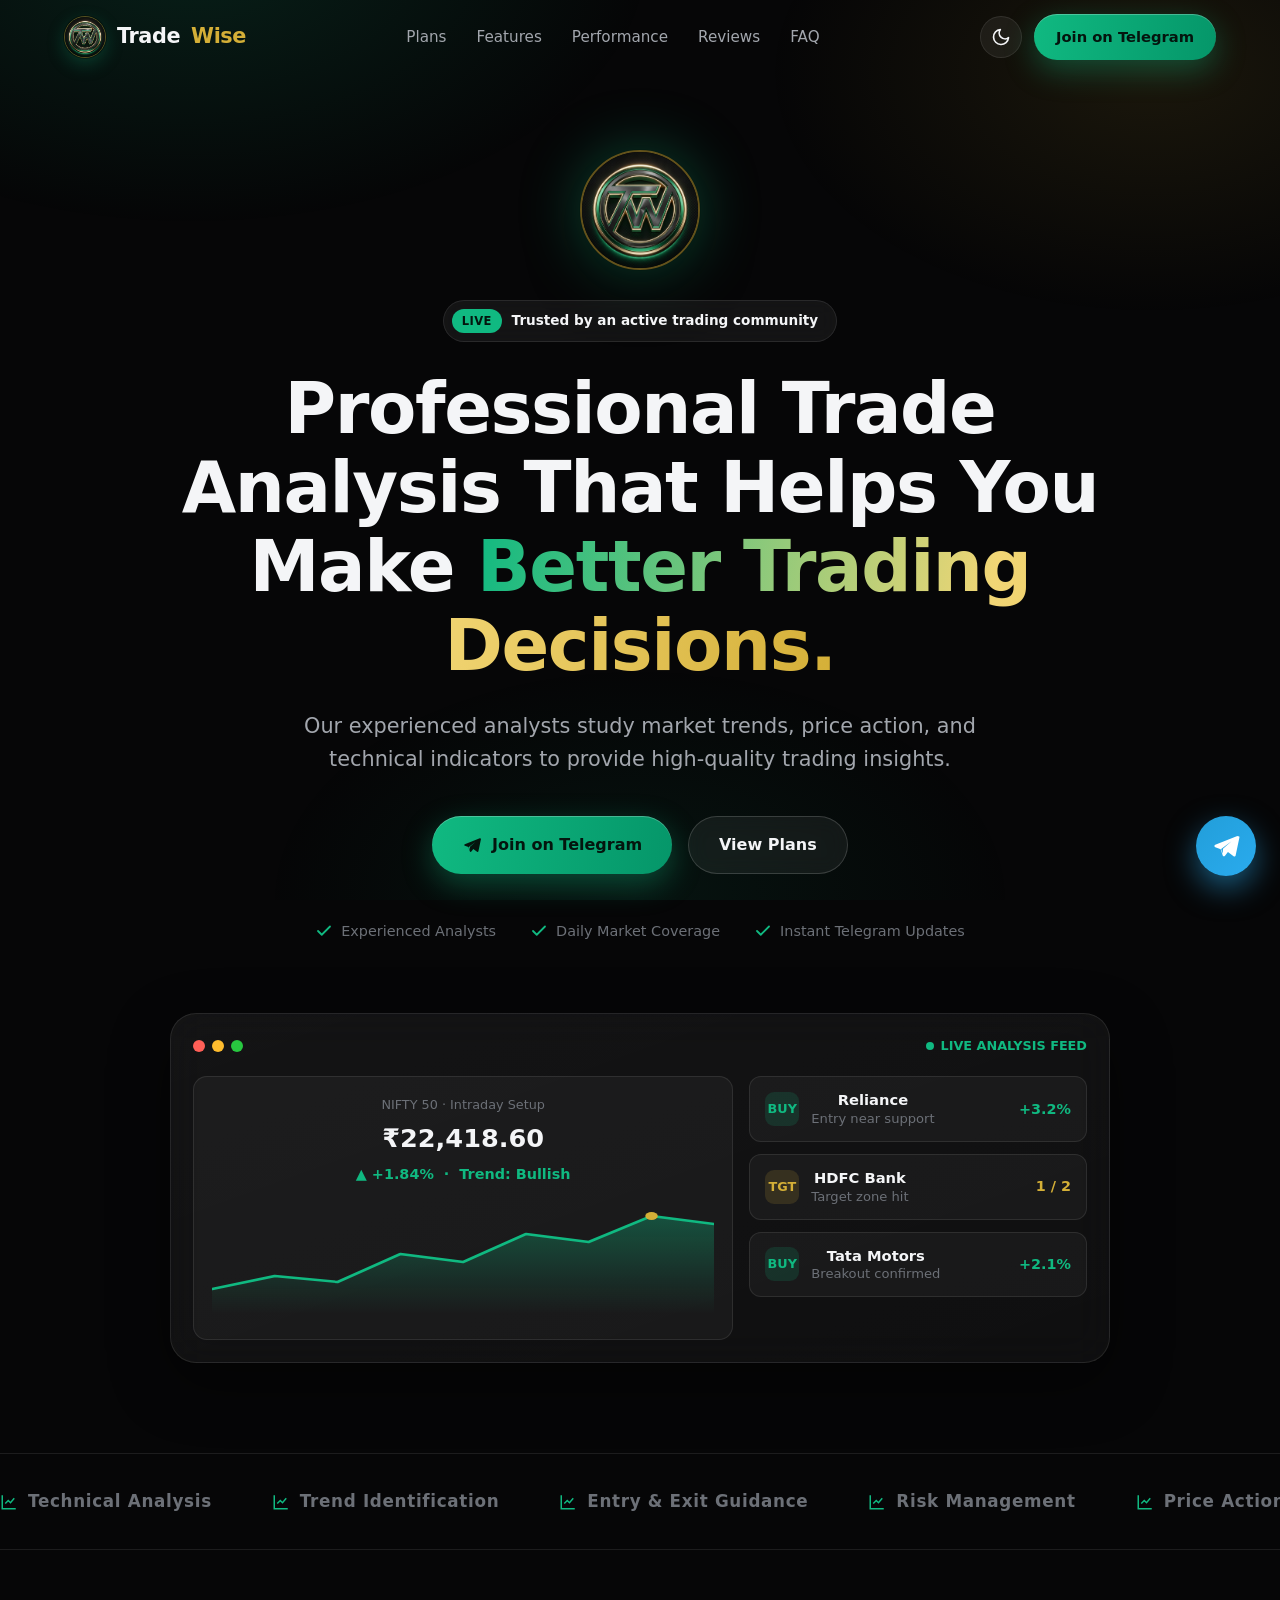
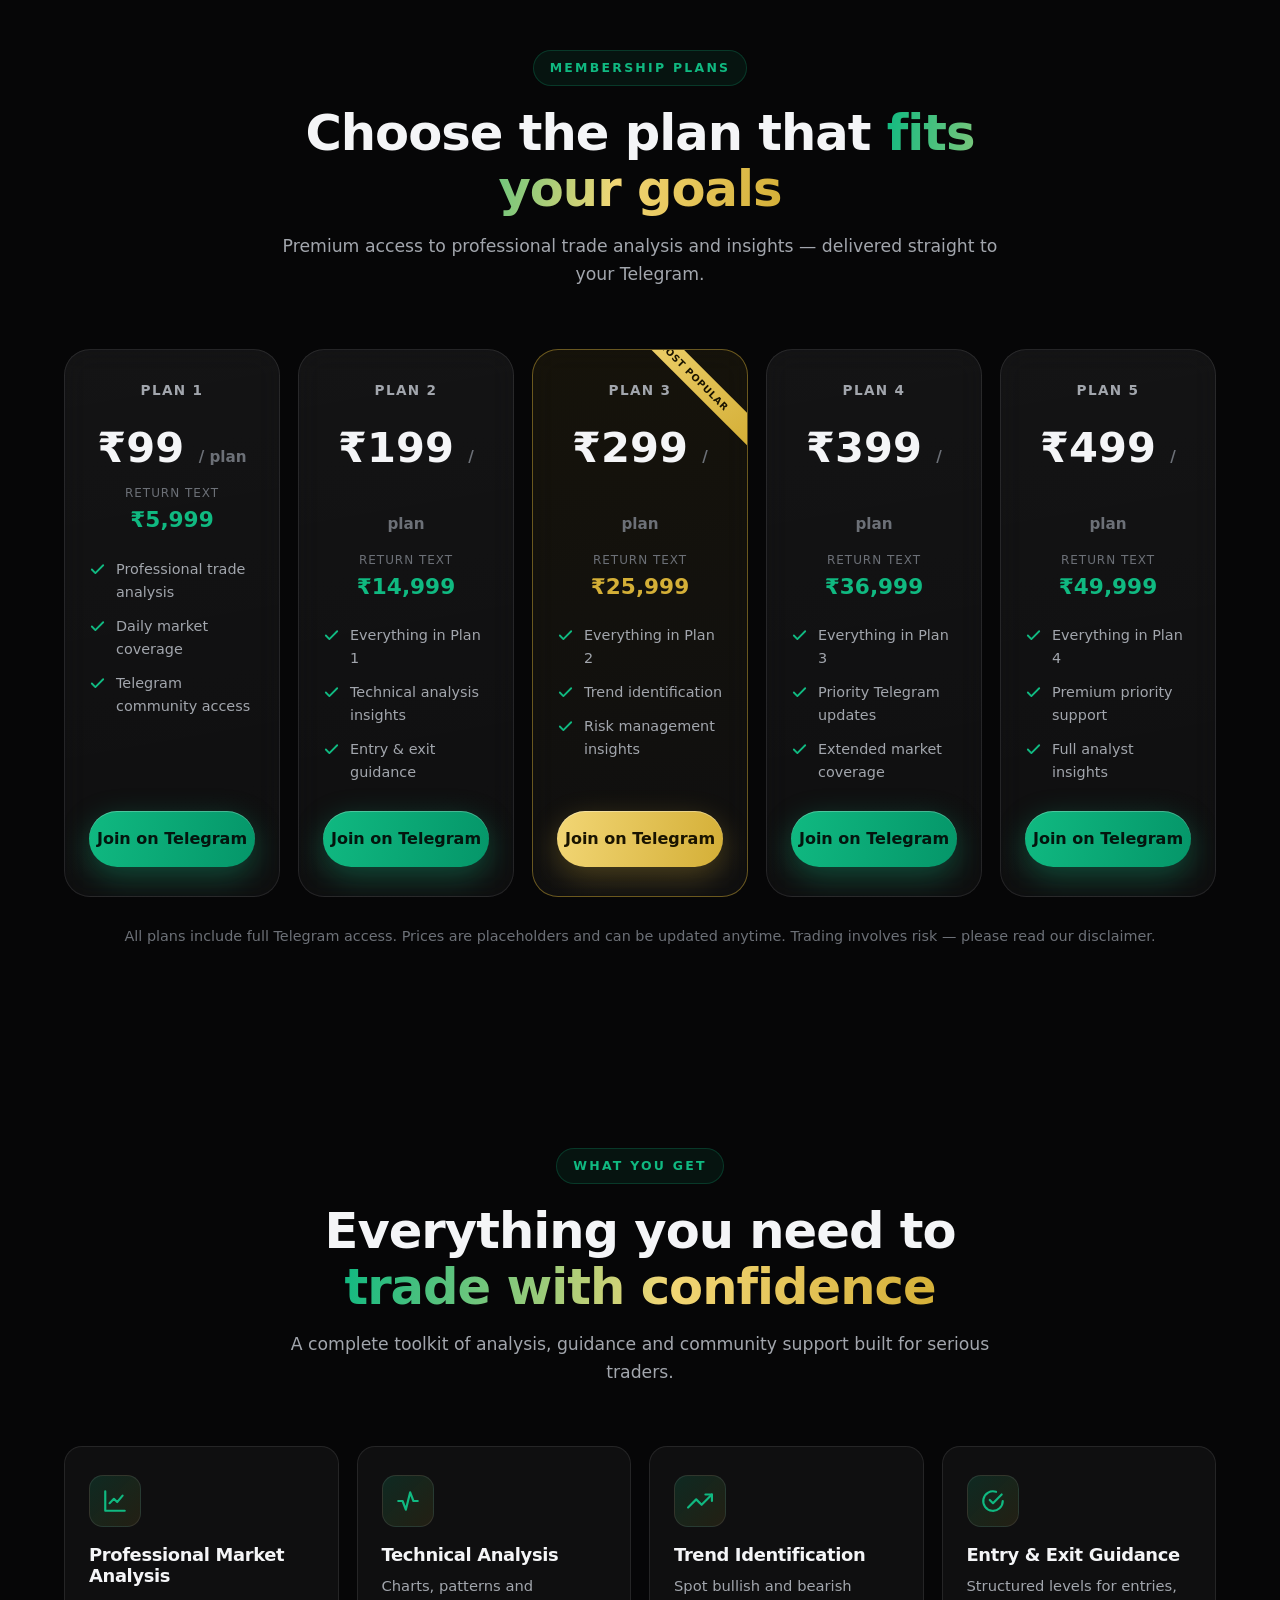
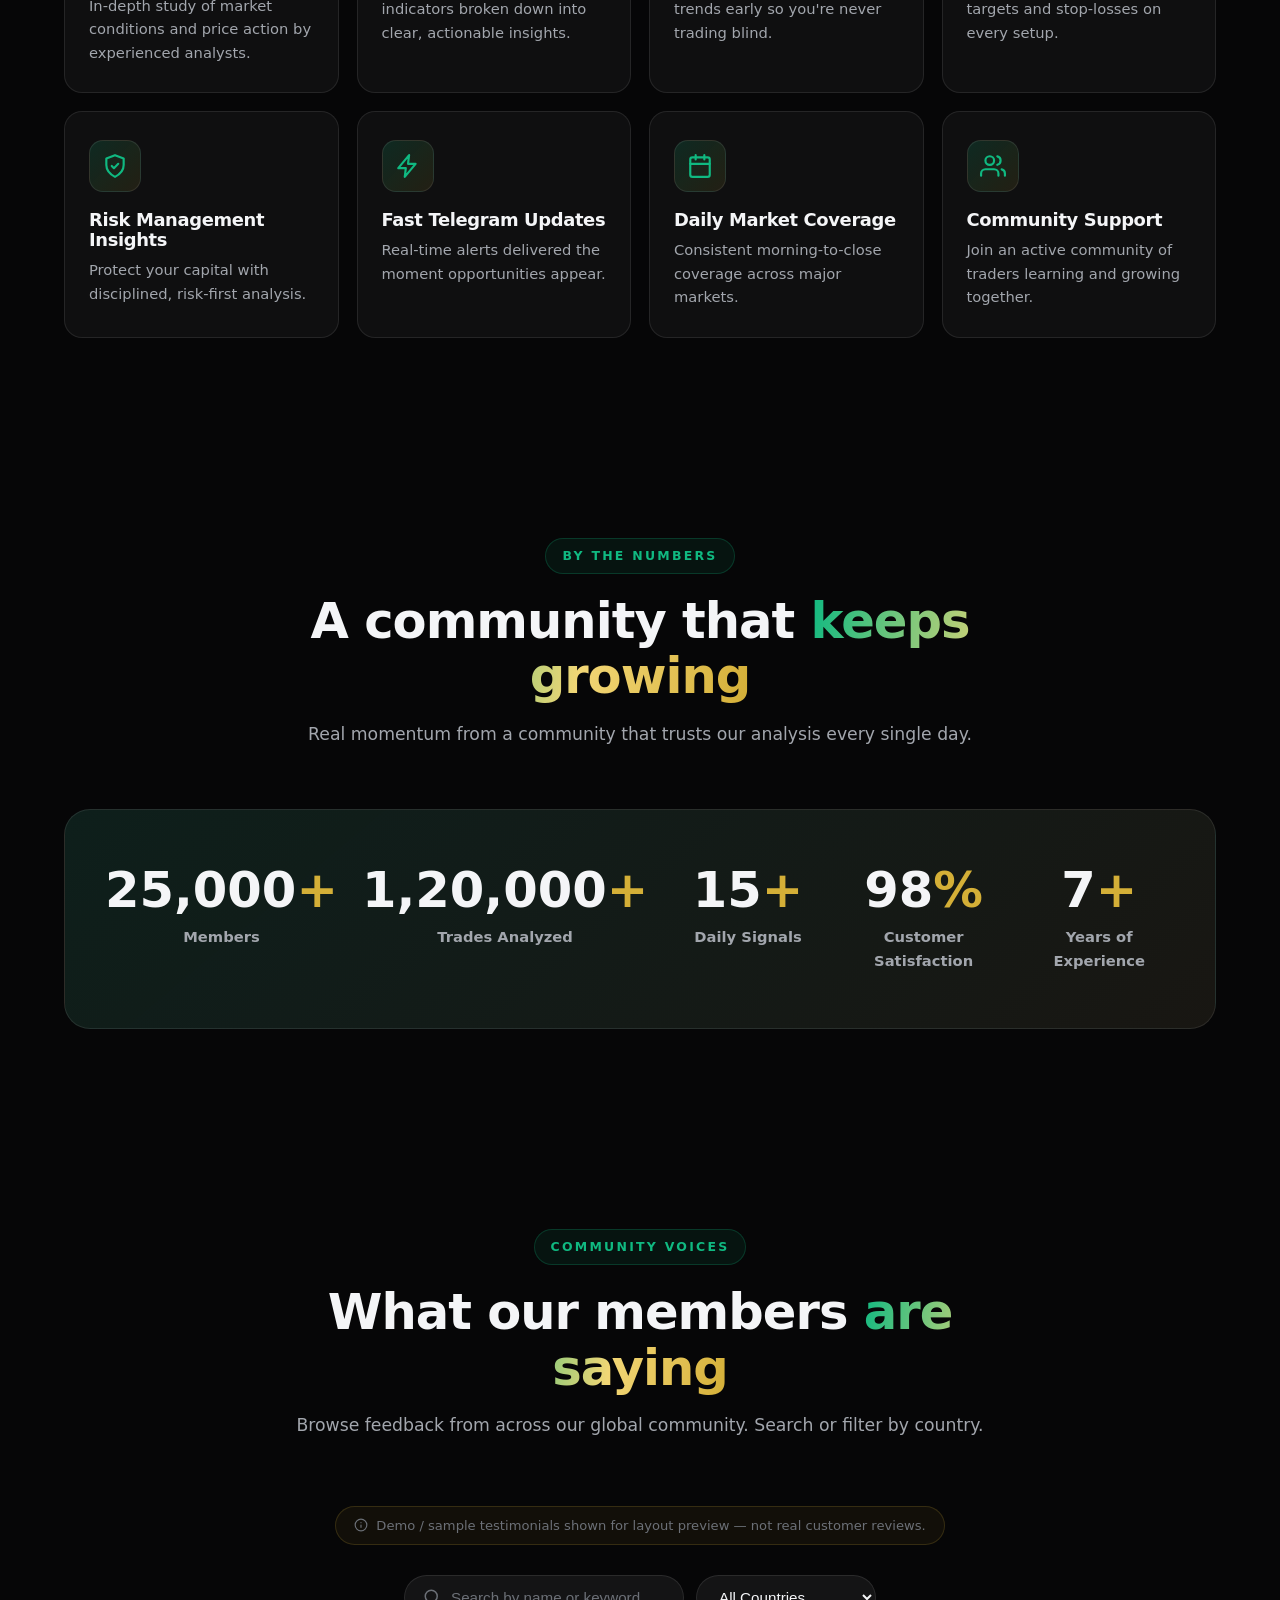
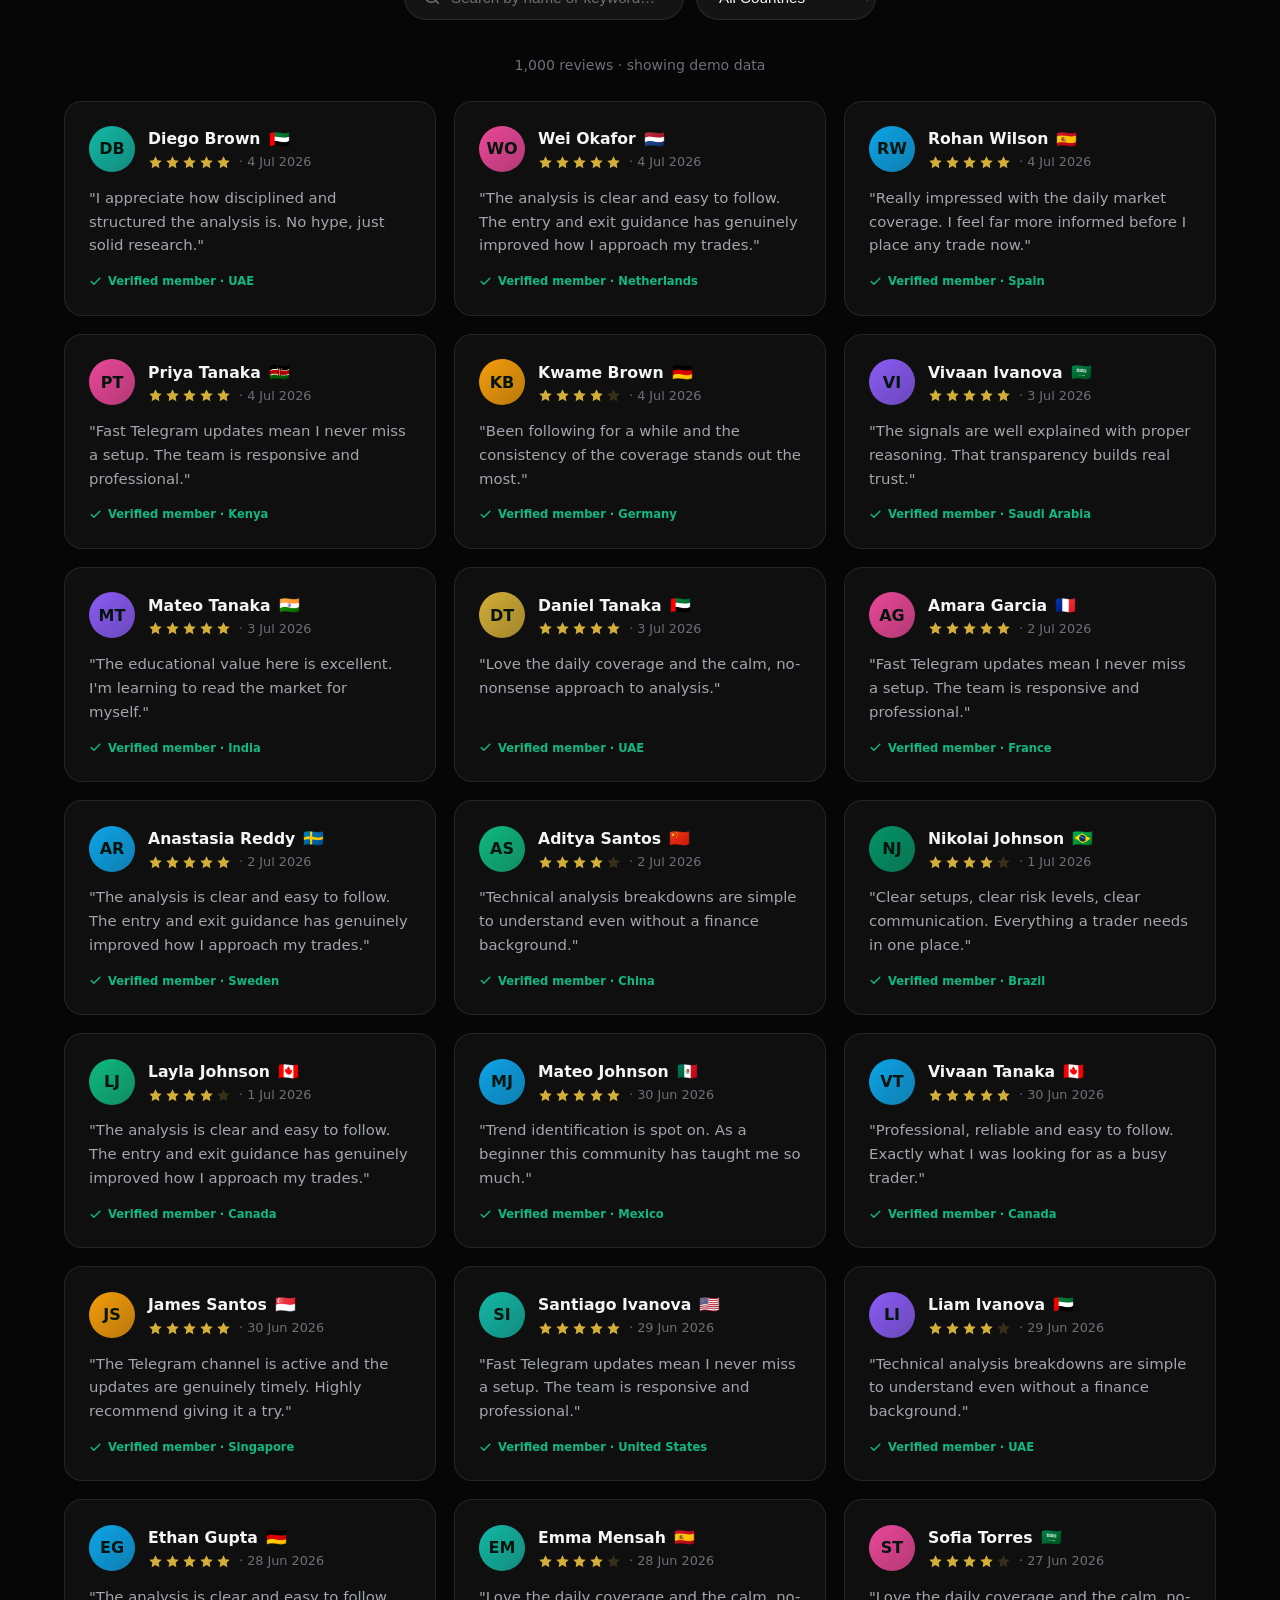
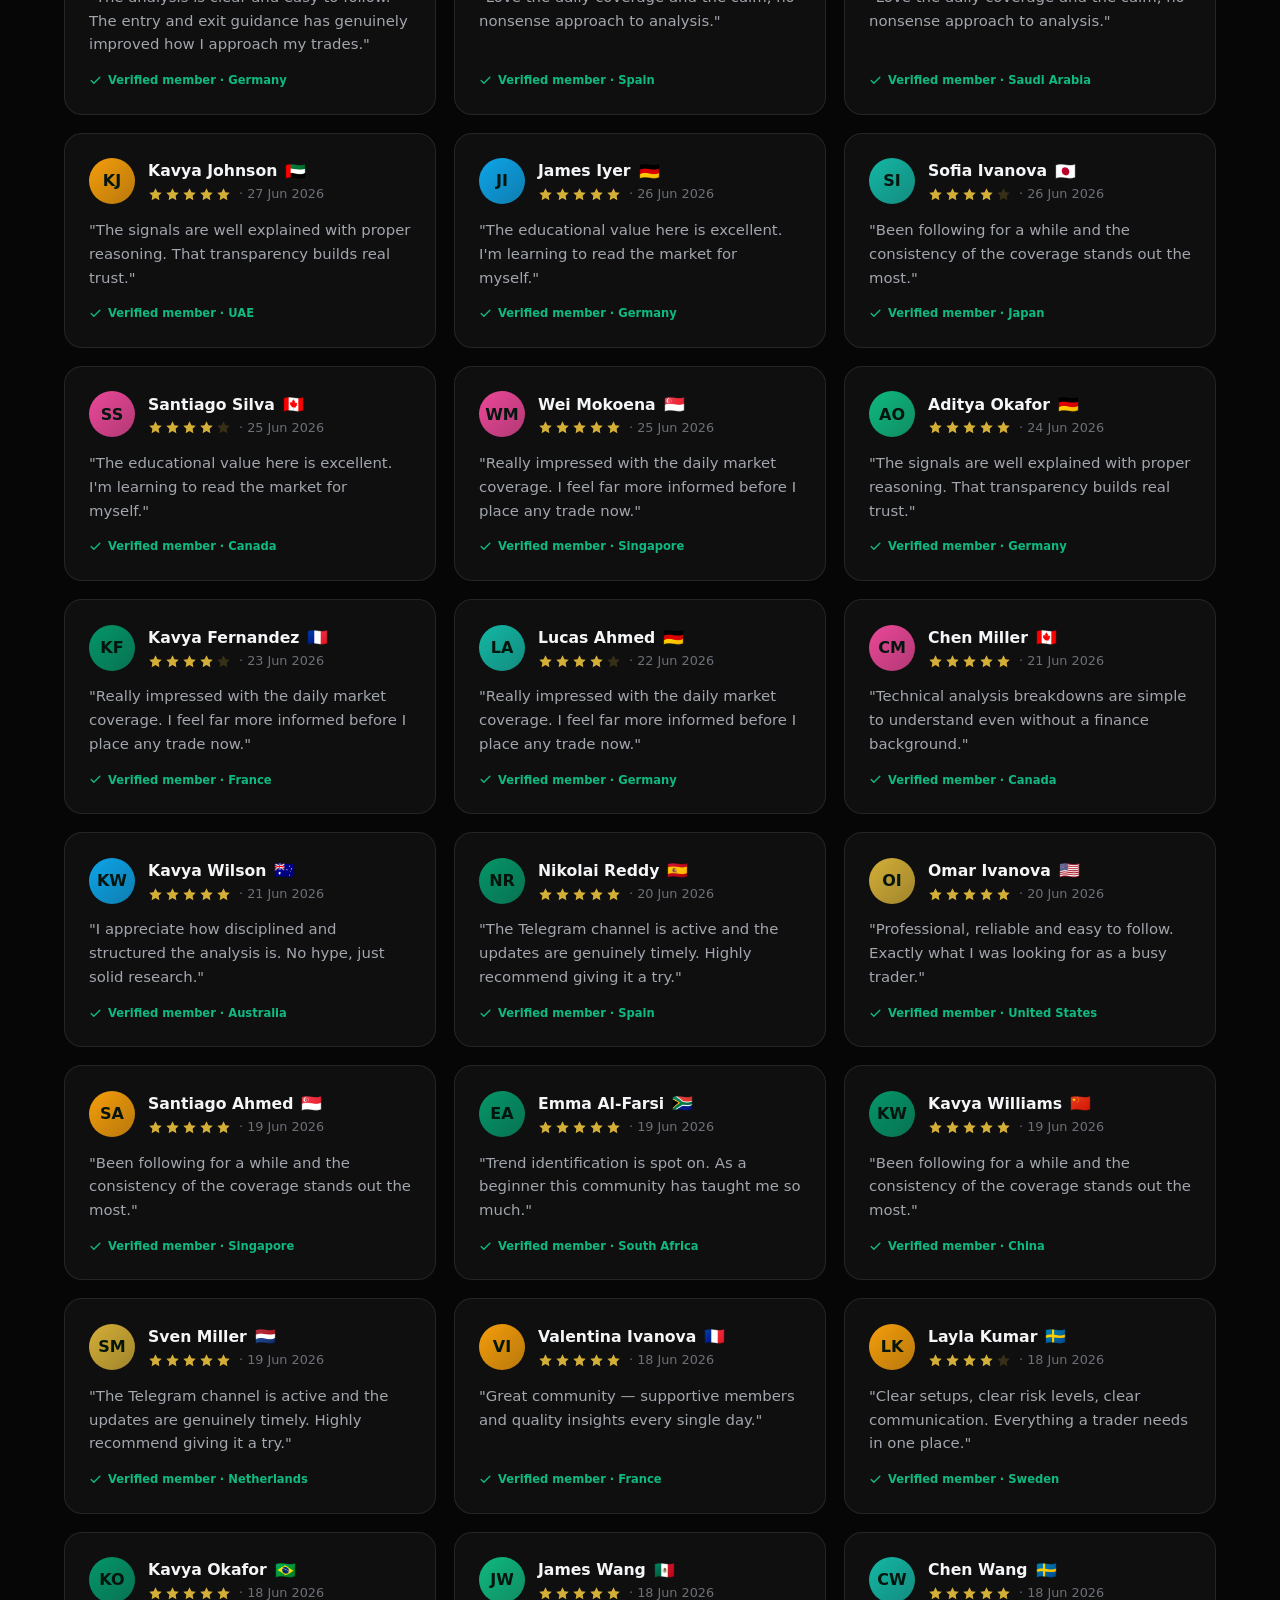
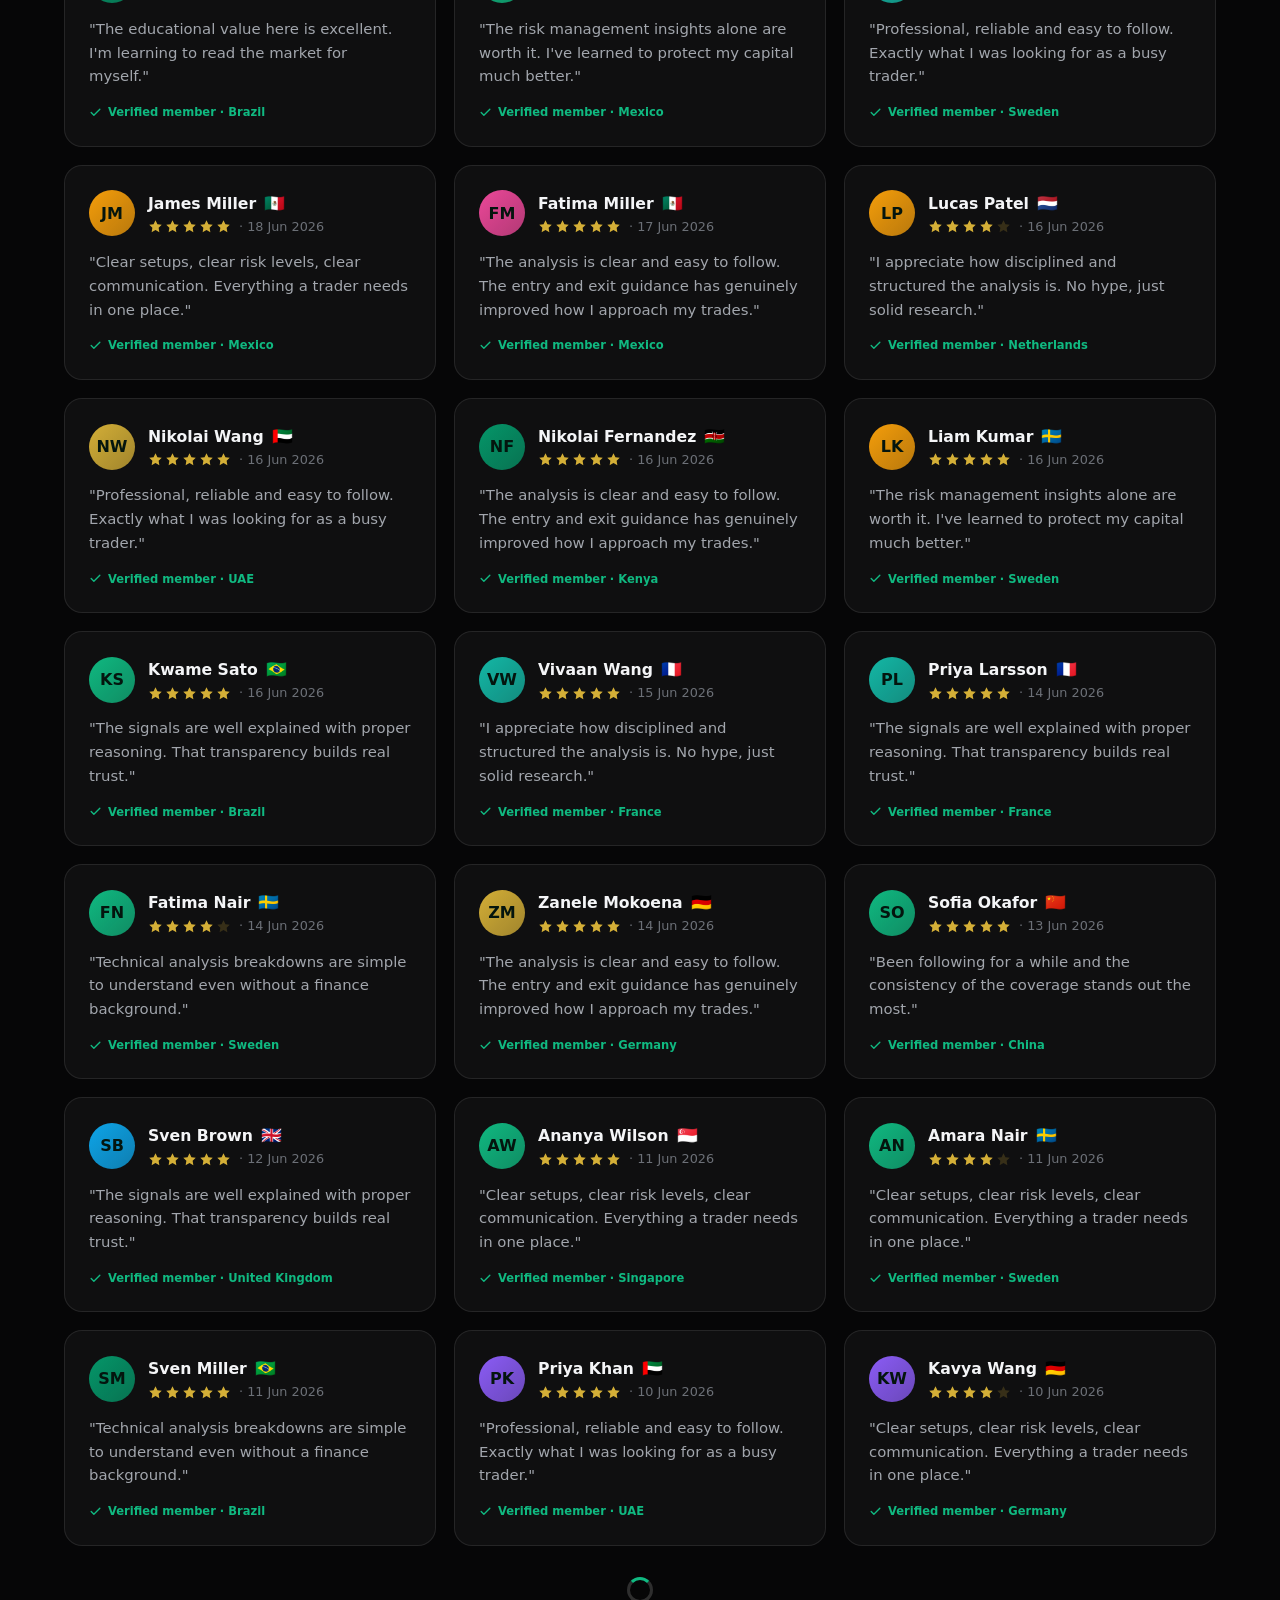
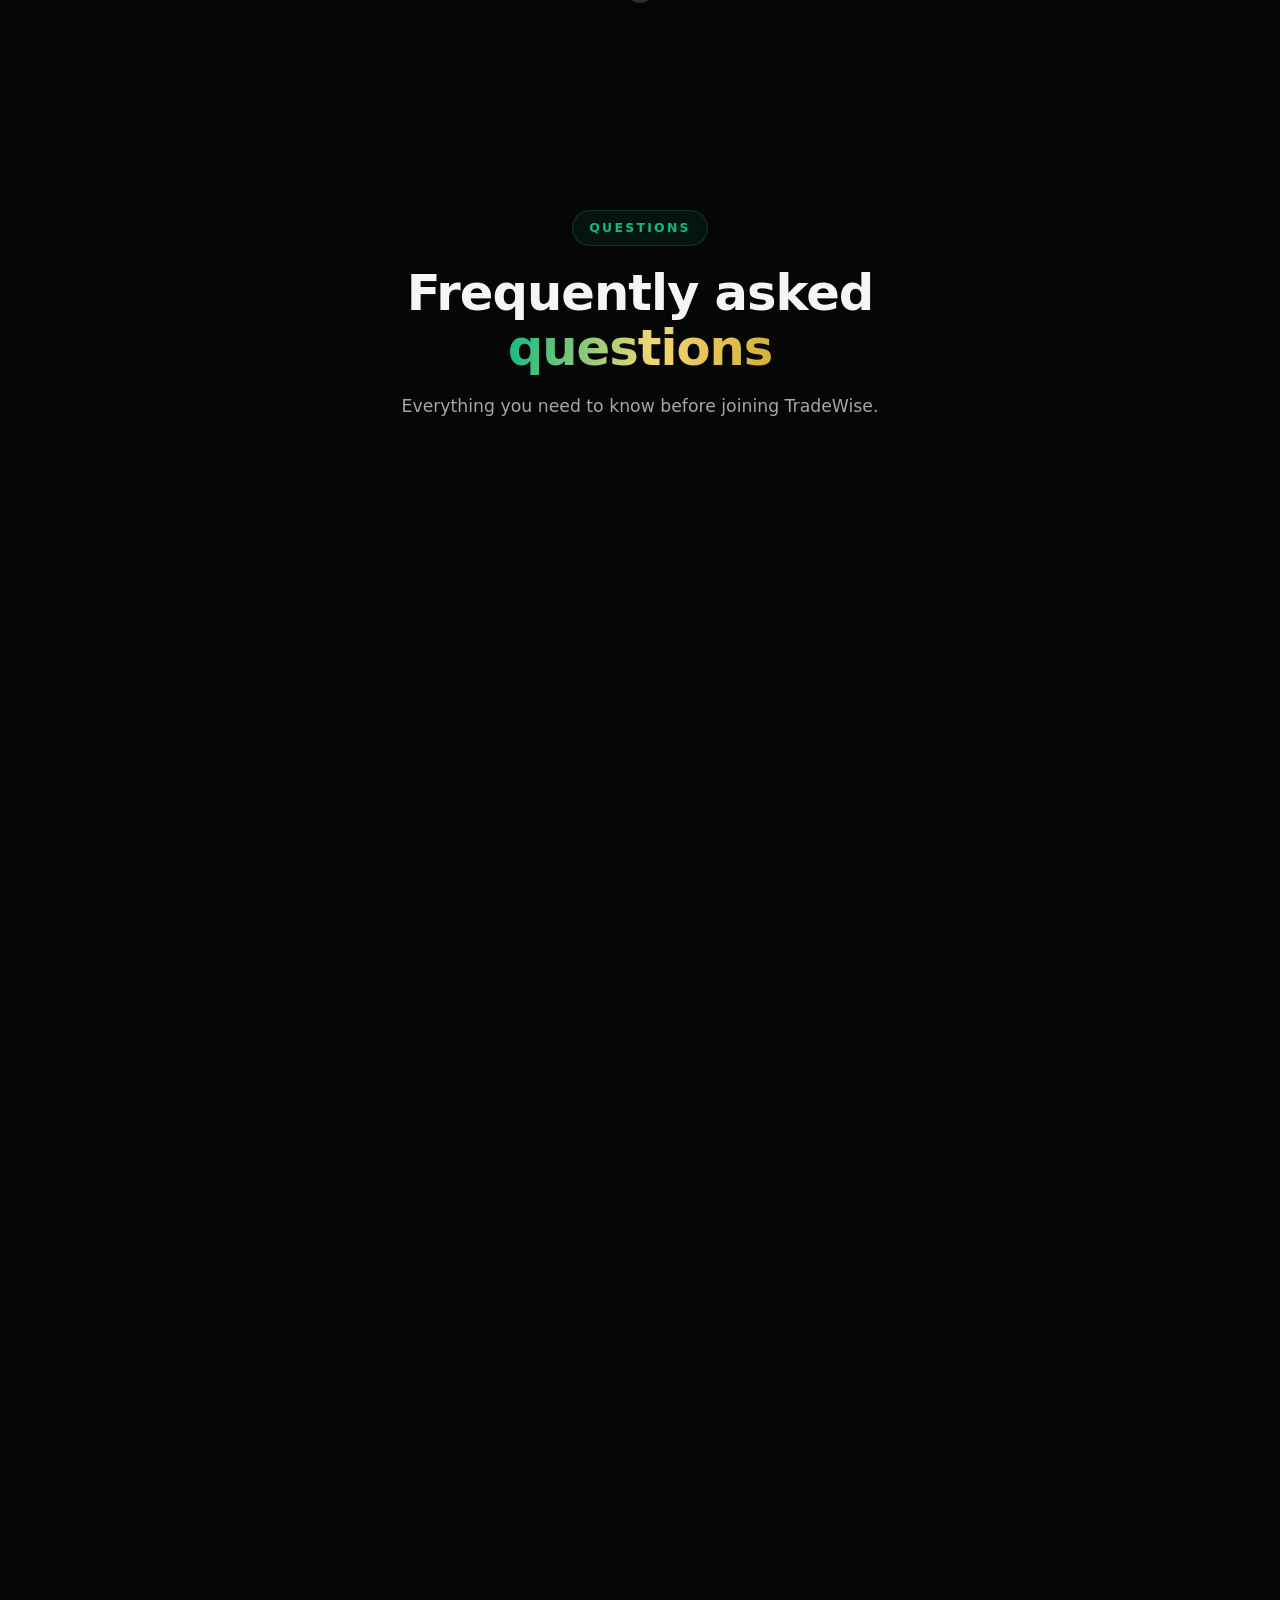
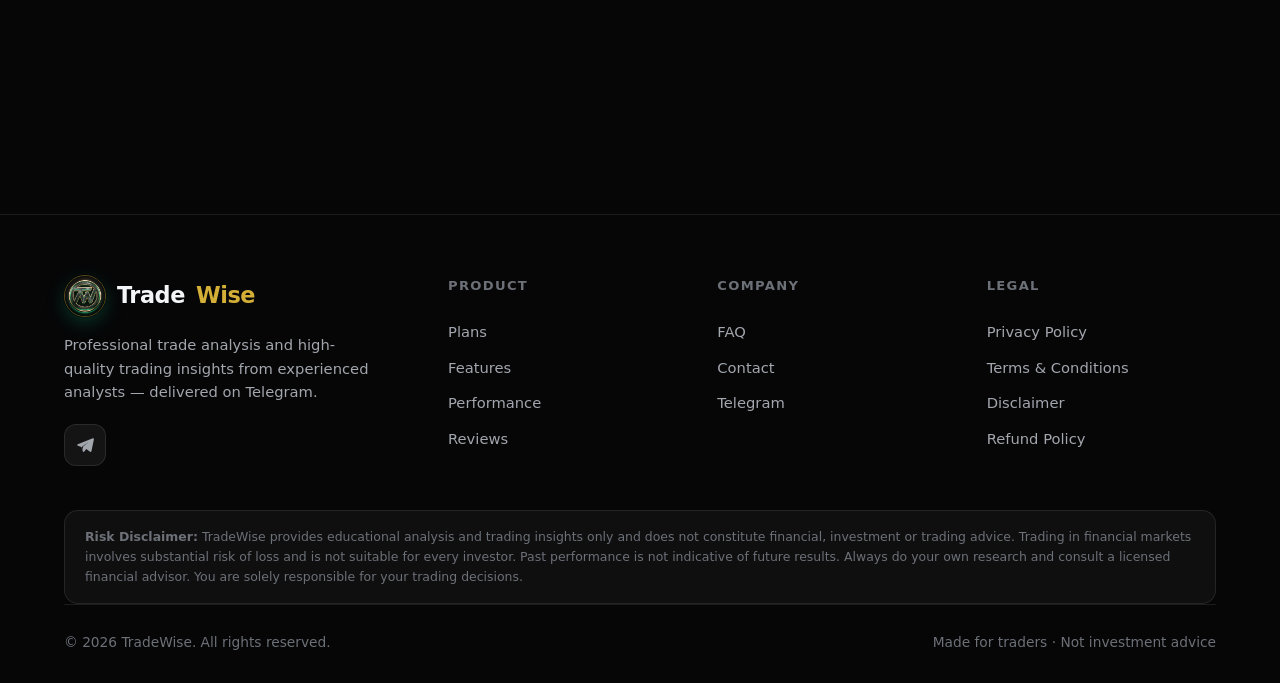
==== index.html @ d3f6517a "inital commit" ====
<!DOCTYPE html>
<html lang="en" data-theme="dark">
<head>
<meta charset="UTF-8" />
<meta name="viewport" content="width=device-width, initial-scale=1.0" />
<title>TradeWise — Professional Trade Analysis & Trading Insights</title>
<meta name="description" content="TradeWise delivers professional trade analysis, technical indicators, trend identification and high-quality trading insights from experienced analysts. Join us on Telegram." />
<meta name="keywords" content="TradeWise, trade analysis, trading insights, technical analysis, market analysis, stock signals, trading community, telegram trading" />
<meta name="author" content="TradeWise" />
<meta name="theme-color" content="#0a0a0a" />
<link rel="canonical" href="https://tradewise.co/" />

<!-- Open Graph / Social -->
<meta property="og:type" content="website" />
<meta property="og:title" content="TradeWise — Professional Trade Analysis" />
<meta property="og:description" content="Experienced analysts study market trends, price action, and technical indicators to provide high-quality trading insights." />
<meta property="og:url" content="https://tradewise.co/" />
<meta property="og:site_name" content="TradeWise" />
<meta name="twitter:card" content="summary_large_image" />
<meta name="twitter:title" content="TradeWise — Professional Trade Analysis" />
<meta name="twitter:description" content="High-quality trading insights from experienced analysts. Join us on Telegram." />

<!-- Favicon -->
<link rel="icon" type="image/jpeg" href="assets/tradewise-logo.jpg" />
<link rel="apple-touch-icon" href="assets/tradewise-logo.jpg" />
<meta property="og:image" content="assets/tradewise-logo.jpg" />
<meta name="twitter:image" content="assets/tradewise-logo.jpg" />

<!-- Structured data for SEO -->
<script type="application/ld+json">
{
  "@context": "https://schema.org",
  "@type": "Organization",
  "name": "TradeWise",
  "url": "https://tradewise.co/",
  "description": "Professional trade analysis and trading insights.",
  "sameAs": ["https://telegram.me/TradesWise"]
}
</script>

<link rel="stylesheet" href="assets/styles.css" />
</head>
<body>

<!-- ============ NAV ============ -->
<header class="nav" id="nav">
  <div class="container nav-inner">
    <a href="#home" class="brand" aria-label="TradeWise home">
      <img class="brand-logo" src="assets/tradewise-logo.jpg" alt="TradeWise logo" width="42" height="42" />
      Trade<span>Wise</span>
    </a>
    <nav class="nav-links" aria-label="Primary">
      <a href="#plans">Plans</a>
      <a href="#features">Features</a>
      <a href="#performance">Performance</a>
      <a href="#testimonials">Reviews</a>
      <a href="#faq">FAQ</a>
    </nav>
    <div class="nav-actions">
      <button class="theme-toggle" id="themeToggle" aria-label="Toggle color theme">
        <svg class="moon" viewBox="0 0 24 24" fill="none" stroke="currentColor" stroke-width="2" stroke-linecap="round" stroke-linejoin="round"><path d="M21 12.79A9 9 0 1 1 11.21 3 7 7 0 0 0 21 12.79z"/></svg>
        <svg class="sun" viewBox="0 0 24 24" fill="none" stroke="currentColor" stroke-width="2" stroke-linecap="round" stroke-linejoin="round"><circle cx="12" cy="12" r="5"/><path d="M12 1v2M12 21v2M4.2 4.2l1.4 1.4M18.4 18.4l1.4 1.4M1 12h2M21 12h2M4.2 19.8l1.4-1.4M18.4 5.6l1.4-1.4"/></svg>
      </button>
      <a href="https://telegram.me/TradesWise" target="_blank" rel="noopener" class="btn btn-primary nav-cta js-tg">Join on Telegram</a>
      <button class="hamburger" id="hamburger" aria-label="Open menu"><span></span><span></span><span></span></button>
    </div>
  </div>
</header>

<div class="mobile-menu" id="mobileMenu">
  <a href="#plans">Plans</a>
  <a href="#features">Features</a>
  <a href="#performance">Performance</a>
  <a href="#testimonials">Reviews</a>
  <a href="#faq">FAQ</a>
  <a href="https://telegram.me/TradesWise" target="_blank" rel="noopener" class="btn btn-primary js-tg">Join on Telegram</a>
</div>

<!-- ============ HERO ============ -->
<section class="hero" id="home">
  <div class="container">
    <img class="hero-logo reveal" src="assets/tradewise-logo.jpg" alt="TradeWise logo" width="120" height="120" />
    <div class="hero-badge reveal d1">
      <span class="pill">LIVE</span> <b>Trusted by an active trading community</b>
    </div>
    <h1 class="reveal d1">Professional Trade Analysis That Helps You Make <span class="grad-text">Better Trading Decisions.</span></h1>
    <p class="sub reveal d2">Our experienced analysts study market trends, price action, and technical indicators to provide high-quality trading insights.</p>
    <div class="hero-ctas reveal d3">
      <a href="https://telegram.me/TradesWise" target="_blank" rel="noopener" class="btn btn-primary js-tg">
        <svg viewBox="0 0 24 24" fill="currentColor"><path d="M21.94 4.3a1.3 1.3 0 0 0-1.36-.2L3.4 11.03c-.9.36-.87 1.66.05 1.98l4.3 1.5 1.63 5.02c.26.8 1.3.98 1.82.32l2.35-2.98 4.5 3.3c.62.46 1.5.12 1.66-.63l3.02-14.3a1.3 1.3 0 0 0-.44-1.24zM9.6 14.2l-.28 3.9-1.2-3.7 8.3-6.2-6.82 6z"/></svg>
        Join on Telegram
      </a>
      <a href="#plans" class="btn btn-ghost">View Plans</a>
    </div>
    <div class="hero-trust reveal d4">
      <div><svg viewBox="0 0 24 24" fill="none" stroke="currentColor" stroke-width="2.4" stroke-linecap="round" stroke-linejoin="round"><path d="M20 6 9 17l-5-5"/></svg> Experienced Analysts</div>
      <div><svg viewBox="0 0 24 24" fill="none" stroke="currentColor" stroke-width="2.4" stroke-linecap="round" stroke-linejoin="round"><path d="M20 6 9 17l-5-5"/></svg> Daily Market Coverage</div>
      <div><svg viewBox="0 0 24 24" fill="none" stroke="currentColor" stroke-width="2.4" stroke-linecap="round" stroke-linejoin="round"><path d="M20 6 9 17l-5-5"/></svg> Instant Telegram Updates</div>
    </div>

    <!-- Dashboard mock -->
    <div class="hero-visual reveal d4">
      <div class="glass-panel">
        <div class="mock-top">
          <div class="mock-dots"><i></i><i></i><i></i></div>
          <div class="mock-tag"><span class="dot"></span> LIVE ANALYSIS FEED</div>
        </div>
        <div class="mock-body">
          <div class="mock-chart">
            <div class="lbl">NIFTY 50 · Intraday Setup</div>
            <div class="price">₹22,418.60</div>
            <div class="chg">▲ +1.84% &nbsp;·&nbsp; Trend: Bullish</div>
            <svg viewBox="0 0 320 120" preserveAspectRatio="none" fill="none">
              <defs><linearGradient id="g1" x1="0" y1="0" x2="0" y2="1"><stop offset="0" stop-color="#10b981" stop-opacity="0.35"/><stop offset="1" stop-color="#10b981" stop-opacity="0"/></linearGradient></defs>
              <path d="M0 95 L40 82 L80 88 L120 60 L160 68 L200 40 L240 48 L280 22 L320 30 L320 120 L0 120 Z" fill="url(#g1)"/>
              <path d="M0 95 L40 82 L80 88 L120 60 L160 68 L200 40 L240 48 L280 22 L320 30" stroke="#10b981" stroke-width="2.5" stroke-linecap="round" stroke-linejoin="round"/>
              <circle cx="280" cy="22" r="4" fill="#d4af37"/>
            </svg>
          </div>
          <div class="mock-side">
            <div class="mini-signal buy"><div class="ic">BUY</div><div class="meta"><b>Reliance</b><span>Entry near support</span></div><div class="val">+3.2%</div></div>
            <div class="mini-signal gold"><div class="ic">TGT</div><div class="meta"><b>HDFC Bank</b><span>Target zone hit</span></div><div class="val" style="color:var(--gold)">1 / 2</div></div>
            <div class="mini-signal buy"><div class="ic">BUY</div><div class="meta"><b>Tata Motors</b><span>Breakout confirmed</span></div><div class="val">+2.1%</div></div>
          </div>
        </div>
      </div>
    </div>
  </div>
</section>

<!-- ============ MARQUEE ============ -->
<div class="marquee-wrap" aria-hidden="true">
  <div class="marquee" id="marquee">
    <span><svg viewBox="0 0 24 24" fill="none" stroke="currentColor" stroke-width="2"><path d="M3 3v18h18"/><path d="m7 14 4-4 3 3 5-6"/></svg> Technical Analysis</span>
    <span><svg viewBox="0 0 24 24" fill="none" stroke="currentColor" stroke-width="2"><path d="M3 3v18h18"/><path d="m7 14 4-4 3 3 5-6"/></svg> Trend Identification</span>
    <span><svg viewBox="0 0 24 24" fill="none" stroke="currentColor" stroke-width="2"><path d="M3 3v18h18"/><path d="m7 14 4-4 3 3 5-6"/></svg> Entry &amp; Exit Guidance</span>
    <span><svg viewBox="0 0 24 24" fill="none" stroke="currentColor" stroke-width="2"><path d="M3 3v18h18"/><path d="m7 14 4-4 3 3 5-6"/></svg> Risk Management</span>
    <span><svg viewBox="0 0 24 24" fill="none" stroke="currentColor" stroke-width="2"><path d="M3 3v18h18"/><path d="m7 14 4-4 3 3 5-6"/></svg> Price Action</span>
    <span><svg viewBox="0 0 24 24" fill="none" stroke="currentColor" stroke-width="2"><path d="M3 3v18h18"/><path d="m7 14 4-4 3 3 5-6"/></svg> Daily Coverage</span>
  </div>
</div>

<!-- ============ PLANS ============ -->
<section class="section" id="plans">
  <div class="container">
    <div class="section-head reveal">
      <span class="eyebrow">Membership Plans</span>
      <h2>Choose the plan that <span class="grad-text">fits your goals</span></h2>
      <p>Premium access to professional trade analysis and insights — delivered straight to your Telegram.</p>
    </div>
    <div class="plans-grid" id="plansGrid"><!-- injected by JS --></div>
    <p class="plans-note">All plans include full Telegram access. Prices are placeholders and can be updated anytime. Trading involves risk — please read our disclaimer.</p>
  </div>
</section>

<!-- ============ FEATURES ============ -->
<section class="section" id="features">
  <div class="container">
    <div class="section-head reveal">
      <span class="eyebrow">What You Get</span>
      <h2>Everything you need to <span class="grad-text">trade with confidence</span></h2>
      <p>A complete toolkit of analysis, guidance and community support built for serious traders.</p>
    </div>
    <div class="features-grid" id="featuresGrid"><!-- injected by JS --></div>
  </div>
</section>

<!-- ============ PERFORMANCE ============ -->
<section class="section" id="performance">
  <div class="container">
    <div class="section-head reveal">
      <span class="eyebrow">By The Numbers</span>
      <h2>A community that <span class="grad-text">keeps growing</span></h2>
      <p>Real momentum from a community that trusts our analysis every single day.</p>
    </div>
    <div class="stats-band reveal">
      <div class="stats-grid" id="statsGrid"><!-- injected by JS --></div>
    </div>
  </div>
</section>

<!-- ============ TESTIMONIALS ============ -->
<section class="section" id="testimonials">
  <div class="container">
    <div class="section-head reveal">
      <span class="eyebrow">Community Voices</span>
      <h2>What our members <span class="grad-text">are saying</span></h2>
      <p>Browse feedback from across our global community. Search or filter by country.</p>
    </div>
    <div class="demo-note-wrap reveal">
      <span class="demo-note">
        <svg viewBox="0 0 24 24" width="14" height="14" fill="none" stroke="currentColor" stroke-width="2" stroke-linecap="round"><circle cx="12" cy="12" r="10"/><path d="M12 16v-4M12 8h.01"/></svg>
        Demo / sample testimonials shown for layout preview — not real customer reviews.
      </span>
    </div>
    <div class="tst-controls reveal">
      <div class="tst-search">
        <svg viewBox="0 0 24 24" fill="none" stroke="currentColor" stroke-width="2"><circle cx="11" cy="11" r="8"/><path d="m21 21-4.3-4.3"/></svg>
        <input type="text" id="tstSearch" placeholder="Search by name or keyword…" aria-label="Search testimonials" />
      </div>
      <select class="tst-select" id="tstCountry" aria-label="Filter by country"><option value="">All Countries</option></select>
    </div>
    <div class="tst-count" id="tstCount"></div>
    <div class="tst-grid" id="tstGrid" aria-live="polite"></div>
    <div class="tst-sentinel" id="tstSentinel"><div class="tst-loader" style="display:none"></div></div>
  </div>
</section>

<!-- ============ FAQ ============ -->
<section class="section" id="faq">
  <div class="container">
    <div class="section-head reveal">
      <span class="eyebrow">Questions</span>
      <h2>Frequently asked <span class="grad-text">questions</span></h2>
      <p>Everything you need to know before joining TradeWise.</p>
    </div>
    <div class="faq-wrap" id="faqWrap"><!-- injected by JS --></div>
  </div>
</section>

<!-- ============ CONTACT / CTA ============ -->
<section class="section" id="contact">
  <div class="container">
    <div class="contact-card reveal">
      <div class="tg-icon-big" aria-hidden="true">
        <svg viewBox="0 0 24 24" fill="currentColor"><path d="M21.94 4.3a1.3 1.3 0 0 0-1.36-.2L3.4 11.03c-.9.36-.87 1.66.05 1.98l4.3 1.5 1.63 5.02c.26.8 1.3.98 1.82.32l2.35-2.98 4.5 3.3c.62.46 1.5.12 1.66-.63l3.02-14.3a1.3 1.3 0 0 0-.44-1.24zM9.6 14.2l-.28 3.9-1.2-3.7 8.3-6.2-6.82 6z"/></svg>
      </div>
      <h2>Ready to trade <span class="grad-text">smarter?</span></h2>
      <p>Join our Telegram channel now and start receiving professional trade analysis, signals and daily market coverage.</p>
      <a href="https://telegram.me/TradesWise" target="_blank" rel="noopener" class="btn btn-primary js-tg" style="padding:17px 40px;font-size:1.08rem">
        <svg viewBox="0 0 24 24" fill="currentColor"><path d="M21.94 4.3a1.3 1.3 0 0 0-1.36-.2L3.4 11.03c-.9.36-.87 1.66.05 1.98l4.3 1.5 1.63 5.02c.26.8 1.3.98 1.82.32l2.35-2.98 4.5 3.3c.62.46 1.5.12 1.66-.63l3.02-14.3a1.3 1.3 0 0 0-.44-1.24zM9.6 14.2l-.28 3.9-1.2-3.7 8.3-6.2-6.82 6z"/></svg>
        Chat on Telegram
      </a>
    </div>
  </div>
</section>

<!-- ============ FOOTER ============ -->
<footer>
  <div class="container">
    <div class="footer-grid">
      <div class="footer-brand">
        <a href="#home" class="brand" style="font-size:1.4rem">
          <img class="brand-logo" src="assets/tradewise-logo.jpg" alt="TradeWise logo" width="42" height="42" />
          Trade<span>Wise</span>
        </a>
        <p>Professional trade analysis and high-quality trading insights from experienced analysts — delivered on Telegram.</p>
        <div class="footer-social">
          <a href="https://telegram.me/TradesWise" target="_blank" rel="noopener" class="js-tg" aria-label="Telegram">
            <svg viewBox="0 0 24 24" fill="currentColor"><path d="M21.94 4.3a1.3 1.3 0 0 0-1.36-.2L3.4 11.03c-.9.36-.87 1.66.05 1.98l4.3 1.5 1.63 5.02c.26.8 1.3.98 1.82.32l2.35-2.98 4.5 3.3c.62.46 1.5.12 1.66-.63l3.02-14.3a1.3 1.3 0 0 0-.44-1.24zM9.6 14.2l-.28 3.9-1.2-3.7 8.3-6.2-6.82 6z"/></svg>
          </a>
        </div>
      </div>
      <div class="footer-col">
        <h4>Product</h4>
        <a href="#plans">Plans</a>
        <a href="#features">Features</a>
        <a href="#performance">Performance</a>
        <a href="#testimonials">Reviews</a>
      </div>
      <div class="footer-col">
        <h4>Company</h4>
        <a href="#faq">FAQ</a>
        <a href="#contact">Contact</a>
        <a href="https://telegram.me/TradesWise" target="_blank" rel="noopener" class="js-tg">Telegram</a>
      </div>
      <div class="footer-col">
        <h4>Legal</h4>
        <a href="privacy.html">Privacy Policy</a>
        <a href="terms.html">Terms &amp; Conditions</a>
        <a href="disclaimer.html">Disclaimer</a>
        <a href="refund.html">Refund Policy</a>
      </div>
    </div>
    <div class="footer-disclaimer">
      <strong>Risk Disclaimer:</strong> TradeWise provides educational analysis and trading insights only and does not constitute financial, investment or trading advice. Trading in financial markets involves substantial risk of loss and is not suitable for every investor. Past performance is not indicative of future results. Always do your own research and consult a licensed financial advisor. You are solely responsible for your trading decisions.
    </div>
    <div class="footer-bottom">
      <span>© <span id="year"></span> TradeWise. All rights reserved.</span>
      <span>Made for traders · Not investment advice</span>
    </div>
  </div>
</footer>

<a href="https://telegram.me/TradesWise" target="_blank" rel="noopener" class="tg-float js-tg" aria-label="Chat on Telegram">
  <svg viewBox="0 0 24 24" fill="currentColor"><path d="M21.94 4.3a1.3 1.3 0 0 0-1.36-.2L3.4 11.03c-.9.36-.87 1.66.05 1.98l4.3 1.5 1.63 5.02c.26.8 1.3.98 1.82.32l2.35-2.98 4.5 3.3c.62.46 1.5.12 1.66-.63l3.02-14.3a1.3 1.3 0 0 0-.44-1.24zM9.6 14.2l-.28 3.9-1.2-3.7 8.3-6.2-6.82 6z"/></svg>
</a>

<script src="assets/common.js" defer></script>
<script src="assets/main.js" defer></script>
</body>
</html>
---- assets/styles.css ----
/* ============ DESIGN TOKENS ============ */
:root {
  --black: #0a0a0a;
  --black-soft: #111114;
  --white: #ffffff;
  --emerald: #10b981;
  --emerald-deep: #059669;
  --emerald-glow: rgba(16, 185, 129, 0.35);
  --gold: #d4af37;
  --gold-soft: #f2d675;

  --bg: #060607;
  --bg-2: #0d0d10;
  --surface: rgba(255, 255, 255, 0.04);
  --surface-2: rgba(255, 255, 255, 0.06);
  --border: rgba(255, 255, 255, 0.09);
  --border-strong: rgba(255, 255, 255, 0.16);
  --text: #f4f5f7;
  --text-dim: #a2a6ad;
  --text-faint: #6c7077;

  --radius: 18px;
  --radius-lg: 26px;
  --shadow: 0 20px 60px rgba(0, 0, 0, 0.45);
  --ease: cubic-bezier(0.22, 1, 0.36, 1);
  --maxw: 1200px;
  --font: 'Inter', 'Segoe UI', system-ui, -apple-system, 'Helvetica Neue', Arial, sans-serif;
}

/* Light mode */
:root[data-theme="light"] {
  --bg: #f6f7f9;
  --bg-2: #ffffff;
  --surface: rgba(10, 10, 12, 0.03);
  --surface-2: rgba(10, 10, 12, 0.05);
  --border: rgba(10, 10, 12, 0.10);
  --border-strong: rgba(10, 10, 12, 0.18);
  --text: #0d0f12;
  --text-dim: #4d525b;
  --text-faint: #868b93;
  --black: #ffffff;
  --shadow: 0 20px 50px rgba(20, 30, 40, 0.12);
}

* { margin: 0; padding: 0; box-sizing: border-box; }
html { scroll-behavior: smooth; scroll-padding-top: 90px; -webkit-text-size-adjust: 100%; }
body {
  font-family: var(--font);
  background: var(--bg);
  color: var(--text);
  line-height: 1.6;
  overflow-x: hidden;
  -webkit-font-smoothing: antialiased;
  transition: background 0.4s var(--ease), color 0.4s var(--ease);
}
img { max-width: 100%; display: block; }
a { text-decoration: none; color: inherit; }
button { font-family: inherit; cursor: pointer; border: none; background: none; }
ul { list-style: none; }
section { position: relative; }

/* Ambient background glows */
body::before {
  content: "";
  position: fixed;
  inset: 0;
  z-index: -2;
  background:
    radial-gradient(60vw 50vh at 15% -5%, rgba(16, 185, 129, 0.14), transparent 60%),
    radial-gradient(50vw 45vh at 90% 8%, rgba(212, 175, 55, 0.10), transparent 60%),
    radial-gradient(45vw 40vh at 50% 100%, rgba(16, 185, 129, 0.08), transparent 65%);
  pointer-events: none;
}

/* ============ TYPOGRAPHY & LAYOUT ============ */
.container { width: 100%; max-width: var(--maxw); margin: 0 auto; padding: 0 24px; }
.section { padding: 100px 0; }
h1, h2, h3 { line-height: 1.12; letter-spacing: -0.02em; font-weight: 800; }
.eyebrow {
  display: inline-flex; align-items: center; gap: 8px;
  font-size: 0.78rem; font-weight: 700; letter-spacing: 0.18em; text-transform: uppercase;
  color: var(--emerald);
  padding: 7px 16px; border-radius: 999px;
  background: rgba(16, 185, 129, 0.08);
  border: 1px solid rgba(16, 185, 129, 0.22);
  margin-bottom: 20px;
}
.section-head { text-align: center; max-width: 720px; margin: 0 auto 60px; }
.section-head h2 { font-size: clamp(2rem, 4.5vw, 3.1rem); margin-bottom: 16px; }
.section-head p { color: var(--text-dim); font-size: 1.08rem; }
.grad-text {
  background: linear-gradient(100deg, var(--emerald) 0%, var(--gold-soft) 55%, var(--gold) 100%);
  -webkit-background-clip: text; background-clip: text; -webkit-text-fill-color: transparent;
}

/* ============ BUTTONS ============ */
.btn {
  display: inline-flex; align-items: center; justify-content: center; gap: 10px;
  padding: 15px 30px; border-radius: 999px; font-weight: 700; font-size: 1rem;
  transition: transform 0.35s var(--ease), box-shadow 0.35s var(--ease), background 0.3s;
  position: relative; white-space: nowrap; will-change: transform;
}
.btn svg { width: 20px; height: 20px; }
.btn-primary {
  color: #04150e;
  background: linear-gradient(100deg, var(--emerald) 0%, var(--emerald-deep) 100%);
  box-shadow: 0 10px 30px var(--emerald-glow), inset 0 1px 0 rgba(255,255,255,0.25);
}
.btn-primary:hover { transform: translateY(-3px); box-shadow: 0 18px 44px var(--emerald-glow); }
.btn-gold {
  color: #1a1400;
  background: linear-gradient(100deg, var(--gold-soft) 0%, var(--gold) 100%);
  box-shadow: 0 10px 30px rgba(212, 175, 55, 0.3), inset 0 1px 0 rgba(255,255,255,0.35);
}
.btn-gold:hover { transform: translateY(-3px); box-shadow: 0 18px 44px rgba(212, 175, 55, 0.4); }
.btn-ghost {
  color: var(--text); background: var(--surface-2); border: 1px solid var(--border-strong);
  backdrop-filter: blur(10px);
}
.btn-ghost:hover { transform: translateY(-3px); border-color: var(--emerald); color: var(--emerald); }
.btn-block { width: 100%; }

/* ============ NAV ============ */
header.nav {
  position: fixed; top: 0; left: 0; right: 0; z-index: 100;
  transition: background 0.4s var(--ease), border-color 0.4s, backdrop-filter 0.4s, padding 0.3s;
  border-bottom: 1px solid transparent;
}
header.nav.scrolled {
  background: color-mix(in srgb, var(--bg) 72%, transparent);
  backdrop-filter: blur(18px) saturate(160%);
  -webkit-backdrop-filter: blur(18px) saturate(160%);
  border-bottom: 1px solid var(--border);
}
.nav-inner { display: flex; align-items: center; justify-content: space-between; height: 74px; }
.brand { display: flex; align-items: center; gap: 11px; font-weight: 800; font-size: 1.3rem; letter-spacing: -0.02em; }
.brand-logo {
  width: 42px; height: 42px; border-radius: 50%; flex: 0 0 auto;
  object-fit: cover; display: block;
  border: 1px solid rgba(212,175,55,0.4);
  box-shadow: 0 0 0 1px rgba(0,0,0,0.4), 0 6px 18px rgba(16,185,129,0.25);
}
.brand-logo svg { width: 22px; height: 22px; }
/* Hero logo mark */
.hero-logo {
  width: 120px; height: 120px; border-radius: 50%; margin: 0 auto 30px; display: block;
  object-fit: cover; border: 2px solid rgba(212,175,55,0.45);
  box-shadow: 0 0 60px rgba(16,185,129,0.35), 0 0 0 1px rgba(0,0,0,0.5), 0 20px 50px rgba(0,0,0,0.5);
  animation: logoGlow 4s ease-in-out infinite;
}
@keyframes logoGlow {
  0%,100% { box-shadow: 0 0 50px rgba(16,185,129,0.30), 0 0 0 1px rgba(0,0,0,0.5), 0 20px 50px rgba(0,0,0,0.5); }
  50% { box-shadow: 0 0 75px rgba(212,175,55,0.40), 0 0 0 1px rgba(0,0,0,0.5), 0 20px 50px rgba(0,0,0,0.5); }
}
.brand span { color: var(--gold); }
.nav-links { display: flex; align-items: center; gap: 30px; }
.nav-links a { color: var(--text-dim); font-weight: 500; font-size: 0.95rem; transition: color 0.25s; position: relative; }
.nav-links a::after {
  content: ""; position: absolute; left: 0; bottom: -6px; height: 2px; width: 0;
  background: var(--emerald); transition: width 0.3s var(--ease);
}
.nav-links a:hover { color: var(--text); }
.nav-links a:hover::after { width: 100%; }
.nav-actions { display: flex; align-items: center; gap: 12px; }
.theme-toggle {
  width: 42px; height: 42px; border-radius: 50%; display: grid; place-items: center;
  background: var(--surface-2); border: 1px solid var(--border); color: var(--text);
  transition: transform 0.3s, border-color 0.3s;
}
.theme-toggle:hover { transform: rotate(20deg) scale(1.05); border-color: var(--emerald); }
.theme-toggle svg { width: 20px; height: 20px; }
.theme-toggle .sun { display: none; }
:root[data-theme="light"] .theme-toggle .sun { display: block; }
:root[data-theme="light"] .theme-toggle .moon { display: none; }
.nav-cta { padding: 11px 22px; font-size: 0.92rem; }
.hamburger { display: none; width: 44px; height: 44px; border-radius: 12px; background: var(--surface-2); border: 1px solid var(--border); }
.hamburger span { display: block; width: 20px; height: 2px; background: var(--text); margin: 4px auto; transition: 0.3s; border-radius: 2px; }

/* Mobile drawer */
.mobile-menu {
  position: fixed; inset: 0; z-index: 99; background: color-mix(in srgb, var(--bg) 96%, transparent);
  backdrop-filter: blur(20px); display: flex; flex-direction: column; align-items: center; justify-content: center;
  gap: 26px; opacity: 0; pointer-events: none; transition: opacity 0.35s var(--ease);
}
.mobile-menu.open { opacity: 1; pointer-events: auto; }
.mobile-menu a { font-size: 1.4rem; font-weight: 700; color: var(--text); }
.mobile-menu a:hover { color: var(--emerald); }

/* ============ HERO ============ */
.hero { padding: 150px 0 90px; text-align: center; }
.hero-badge {
  display: inline-flex; align-items: center; gap: 10px; margin-bottom: 28px;
  padding: 8px 18px 8px 8px; border-radius: 999px;
  background: var(--surface-2); border: 1px solid var(--border); font-size: 0.85rem; color: var(--text-dim);
  backdrop-filter: blur(10px);
}
.hero-badge b { color: var(--text); font-weight: 600; }
.hero-badge .pill { background: var(--emerald); color: #04150e; font-weight: 800; font-size: 0.72rem; padding: 3px 10px; border-radius: 999px; letter-spacing: 0.03em; }
.hero h1 { font-size: clamp(2.3rem, 6vw, 4.4rem); max-width: 950px; margin: 0 auto 24px; }
.hero .sub { font-size: clamp(1.05rem, 2.4vw, 1.3rem); color: var(--text-dim); max-width: 680px; margin: 0 auto 40px; }
.hero-ctas { display: flex; gap: 16px; justify-content: center; flex-wrap: wrap; margin-bottom: 46px; }
.hero-trust { display: flex; gap: 34px; justify-content: center; flex-wrap: wrap; color: var(--text-faint); font-size: 0.9rem; }
.hero-trust div { display: flex; align-items: center; gap: 8px; }
.hero-trust svg { width: 18px; height: 18px; color: var(--emerald); }

/* Floating dashboard mock */
.hero-visual {
  margin: 70px auto 0; max-width: 940px; position: relative;
}
.glass-panel {
  background: linear-gradient(160deg, var(--surface-2), var(--surface));
  border: 1px solid var(--border); border-radius: var(--radius-lg);
  backdrop-filter: blur(20px); box-shadow: var(--shadow); padding: 22px;
}
.mock-top { display: flex; align-items: center; justify-content: space-between; margin-bottom: 20px; flex-wrap: wrap; gap: 12px; }
.mock-dots { display: flex; gap: 7px; }
.mock-dots i { width: 12px; height: 12px; border-radius: 50%; background: var(--border-strong); }
.mock-dots i:nth-child(1){ background: #ff5f57; } .mock-dots i:nth-child(2){ background: #febc2e; } .mock-dots i:nth-child(3){ background: #28c840; }
.mock-tag { font-size: 0.8rem; color: var(--emerald); font-weight: 700; display: flex; align-items: center; gap: 7px; }
.mock-tag .dot { width: 8px; height: 8px; border-radius: 50%; background: var(--emerald); box-shadow: 0 0 0 0 var(--emerald-glow); animation: pulse 2s infinite; }
@keyframes pulse { 0%{box-shadow:0 0 0 0 var(--emerald-glow);} 70%{box-shadow:0 0 0 10px rgba(16,185,129,0);} 100%{box-shadow:0 0 0 0 rgba(16,185,129,0);} }
.mock-body { display: grid; grid-template-columns: 1.6fr 1fr; gap: 16px; }
.mock-chart { background: var(--surface); border: 1px solid var(--border); border-radius: 14px; padding: 18px; min-height: 210px; }
.mock-chart .lbl { font-size: 0.8rem; color: var(--text-faint); }
.mock-chart .price { font-size: 1.6rem; font-weight: 800; margin: 2px 0 4px; }
.mock-chart .chg { color: var(--emerald); font-weight: 700; font-size: 0.9rem; }
.mock-chart svg { width: 100%; height: 120px; margin-top: 8px; }
.mock-side { display: flex; flex-direction: column; gap: 12px; }
.mini-signal { background: var(--surface); border: 1px solid var(--border); border-radius: 12px; padding: 13px 15px; display: flex; align-items: center; gap: 12px; }
.mini-signal .ic { width: 34px; height: 34px; border-radius: 9px; display: grid; place-items: center; flex: 0 0 auto; font-weight: 800; font-size: 0.8rem; }
.mini-signal.buy .ic { background: rgba(16,185,129,0.15); color: var(--emerald); }
.mini-signal.gold .ic { background: rgba(212,175,55,0.15); color: var(--gold); }
.mini-signal .meta { font-size: 0.82rem; line-height: 1.35; }
.mini-signal .meta b { display: block; font-size: 0.92rem; }
.mini-signal .meta span { color: var(--text-faint); }
.mini-signal .val { margin-left: auto; font-weight: 800; font-size: 0.9rem; }
.mini-signal.buy .val { color: var(--emerald); }

/* ============ MARQUEE / logos ============ */
.marquee-wrap { padding: 34px 0; border-top: 1px solid var(--border); border-bottom: 1px solid var(--border); overflow: hidden; }
.marquee { display: flex; gap: 60px; width: max-content; animation: scrollx 26s linear infinite; }
.marquee span { color: var(--text-faint); font-weight: 700; font-size: 1.05rem; letter-spacing: 0.04em; display: flex; align-items: center; gap: 10px; white-space: nowrap; }
.marquee span svg { width: 18px; height: 18px; color: var(--emerald); }
@keyframes scrollx { to { transform: translateX(-50%); } }

/* ============ PLANS ============ */
.plans-grid { display: grid; grid-template-columns: repeat(5, 1fr); gap: 18px; align-items: stretch; }
.plan {
  position: relative; padding: 30px 24px; border-radius: var(--radius-lg);
  background: linear-gradient(170deg, var(--surface-2), var(--surface));
  border: 1px solid var(--border); backdrop-filter: blur(14px);
  display: flex; flex-direction: column; text-align: center;
  transition: transform 0.4s var(--ease), border-color 0.4s, box-shadow 0.4s;
  overflow: hidden;
}
.plan::before {
  content: ""; position: absolute; inset: 0; border-radius: inherit; opacity: 0; transition: opacity 0.4s;
  background: radial-gradient(120% 60% at 50% 0%, rgba(16,185,129,0.14), transparent 70%);
}
.plan:hover { transform: translateY(-10px); border-color: rgba(16,185,129,0.4); box-shadow: 0 26px 50px rgba(0,0,0,0.4); }
.plan:hover::before { opacity: 1; }
.plan.featured { border-color: rgba(212,175,55,0.45); background: linear-gradient(170deg, rgba(212,175,55,0.08), var(--surface)); }
.plan.featured::after {
  content: "MOST POPULAR"; position: absolute; top: 14px; right: -34px; transform: rotate(45deg);
  background: linear-gradient(100deg, var(--gold-soft), var(--gold)); color: #1a1400;
  font-size: 0.6rem; font-weight: 800; letter-spacing: 0.08em; padding: 4px 40px;
}
.plan-name { font-size: 0.85rem; font-weight: 700; letter-spacing: 0.1em; text-transform: uppercase; color: var(--text-dim); position: relative; z-index: 1; }
.plan-price { font-size: 2.6rem; font-weight: 800; margin: 14px 0 2px; position: relative; z-index: 1; }
.plan-price small { font-size: 0.95rem; color: var(--text-faint); font-weight: 600; }
.plan-return { position: relative; z-index: 1; margin-bottom: 20px; }
.plan-return .lbl { font-size: 0.75rem; color: var(--text-faint); text-transform: uppercase; letter-spacing: 0.08em; display: block; }
.plan-return .amt { font-size: 1.35rem; font-weight: 800; color: var(--emerald); }
.plan.featured .plan-return .amt { color: var(--gold); }
.plan-list { text-align: left; display: flex; flex-direction: column; gap: 11px; margin-bottom: 26px; position: relative; z-index: 1; }
.plan-list li { display: flex; align-items: flex-start; gap: 10px; font-size: 0.9rem; color: var(--text-dim); }
.plan-list svg { width: 17px; height: 17px; color: var(--emerald); flex: 0 0 auto; margin-top: 3px; }
.plan-list.dim li { color: var(--text-faint); }
.plan .btn { margin-top: auto; position: relative; z-index: 1; }
.plans-note { text-align: center; color: var(--text-faint); font-size: 0.9rem; margin-top: 28px; }

/* ============ FEATURES ============ */
.features-grid { display: grid; grid-template-columns: repeat(4, 1fr); gap: 18px; }
.feature {
  padding: 28px 24px; border-radius: var(--radius); background: var(--surface);
  border: 1px solid var(--border); transition: transform 0.4s var(--ease), border-color 0.4s, background 0.4s;
}
.feature:hover { transform: translateY(-6px); border-color: rgba(16,185,129,0.35); background: var(--surface-2); }
.feature-ic {
  width: 52px; height: 52px; border-radius: 14px; display: grid; place-items: center; margin-bottom: 18px;
  background: linear-gradient(135deg, rgba(16,185,129,0.16), rgba(212,175,55,0.10));
  border: 1px solid var(--border); color: var(--emerald);
}
.feature-ic svg { width: 26px; height: 26px; }
.feature h3 { font-size: 1.12rem; margin-bottom: 8px; }
.feature p { color: var(--text-dim); font-size: 0.92rem; }

/* ============ PERFORMANCE / STATS ============ */
.stats-band {
  border-radius: var(--radius-lg); padding: 56px 40px;
  background: linear-gradient(140deg, rgba(16,185,129,0.10), rgba(212,175,55,0.06)), var(--bg-2);
  border: 1px solid var(--border); position: relative; overflow: hidden;
}
.stats-grid { display: grid; grid-template-columns: repeat(5, 1fr); gap: 24px; }
.stat { text-align: center; }
.stat .num { font-size: clamp(2rem, 4vw, 3.1rem); font-weight: 800; line-height: 1; }
.stat .num .suffix { color: var(--gold); }
.stat .lbl { color: var(--text-dim); font-size: 0.92rem; margin-top: 10px; font-weight: 600; }
.stat + .stat { position: relative; }

/* ============ TESTIMONIALS ============ */
.tst-controls { display: flex; gap: 12px; justify-content: center; flex-wrap: wrap; margin-bottom: 34px; }
.tst-search {
  display: flex; align-items: center; gap: 10px; padding: 12px 18px; border-radius: 999px;
  background: var(--surface-2); border: 1px solid var(--border); min-width: 280px;
}
.tst-search svg { width: 18px; height: 18px; color: var(--text-faint); flex: 0 0 auto; }
.tst-search input { background: none; border: none; outline: none; color: var(--text); font-size: 0.95rem; width: 100%; }
.tst-search input::placeholder { color: var(--text-faint); }
.tst-select {
  padding: 12px 18px; border-radius: 999px; background: var(--surface-2);
  border: 1px solid var(--border); color: var(--text); font-size: 0.95rem; outline: none; cursor: pointer; min-width: 180px;
}
.tst-select:focus { border-color: var(--emerald); }
.tst-count { text-align: center; color: var(--text-faint); font-size: 0.88rem; margin-bottom: 24px; }
.tst-grid { display: grid; grid-template-columns: repeat(3, 1fr); gap: 18px; }
.tst-card {
  padding: 24px; border-radius: var(--radius); background: var(--surface);
  border: 1px solid var(--border); transition: transform 0.35s var(--ease), border-color 0.35s;
  display: flex; flex-direction: column; gap: 14px;
}
.tst-card:hover { transform: translateY(-5px); border-color: rgba(16,185,129,0.3); }
.tst-head { display: flex; align-items: center; gap: 13px; }
.tst-avatar {
  width: 46px; height: 46px; border-radius: 50%; flex: 0 0 auto; display: grid; place-items: center;
  font-weight: 800; color: #04150e; font-size: 1rem;
}
.tst-info { min-width: 0; }
.tst-name { font-weight: 700; font-size: 0.98rem; display: flex; align-items: center; gap: 8px; }
.tst-flag { font-size: 1.05rem; }
.tst-sub { font-size: 0.8rem; color: var(--text-faint); display: flex; align-items: center; gap: 8px; }
.tst-stars { display: flex; gap: 2px; color: var(--gold); }
.tst-stars svg { width: 15px; height: 15px; }
.tst-text { color: var(--text-dim); font-size: 0.93rem; line-height: 1.6; }
.tst-badge { margin-top: auto; font-size: 0.72rem; color: var(--emerald); font-weight: 700; display: inline-flex; align-items: center; gap: 6px; }
.tst-badge svg { width: 13px; height: 13px; }
.tst-sentinel { height: 40px; display: grid; place-items: center; margin-top: 24px; }
.tst-loader { width: 26px; height: 26px; border: 3px solid var(--border-strong); border-top-color: var(--emerald); border-radius: 50%; animation: spin 0.8s linear infinite; }
@keyframes spin { to { transform: rotate(360deg); } }
.tst-empty { text-align: center; color: var(--text-faint); padding: 40px; grid-column: 1/-1; }
.demo-note {
  text-align: center; margin-top: 6px; margin-bottom: 30px; font-size: 0.82rem; color: var(--text-faint);
  background: rgba(212,175,55,0.06); border: 1px solid rgba(212,175,55,0.18); border-radius: 999px;
  padding: 8px 18px; display: inline-flex; gap: 8px; align-items: center;
}
.demo-note-wrap { text-align: center; }

/* ============ FAQ ============ */
.faq-wrap { max-width: 820px; margin: 0 auto; display: flex; flex-direction: column; gap: 12px; }
.faq-item { border: 1px solid var(--border); border-radius: var(--radius); background: var(--surface); overflow: hidden; transition: border-color 0.3s; }
.faq-item.open { border-color: rgba(16,185,129,0.35); }
.faq-q { width: 100%; text-align: left; display: flex; align-items: center; justify-content: space-between; gap: 16px; padding: 20px 24px; font-weight: 600; font-size: 1.02rem; color: var(--text); }
.faq-q .ic { width: 26px; height: 26px; flex: 0 0 auto; display: grid; place-items: center; border-radius: 8px; background: var(--surface-2); transition: transform 0.35s var(--ease), background 0.3s; }
.faq-item.open .faq-q .ic { transform: rotate(45deg); background: var(--emerald); color: #04150e; }
.faq-q .ic svg { width: 16px; height: 16px; }
.faq-a { max-height: 0; overflow: hidden; transition: max-height 0.4s var(--ease); }
.faq-a p { padding: 0 24px 22px; color: var(--text-dim); font-size: 0.95rem; }

/* ============ CONTACT / CTA ============ */
.contact-card {
  border-radius: var(--radius-lg); padding: 64px 40px; text-align: center; position: relative; overflow: hidden;
  background: linear-gradient(140deg, rgba(16,185,129,0.14), rgba(212,175,55,0.08)), var(--bg-2);
  border: 1px solid var(--border-strong);
}
.contact-card h2 { font-size: clamp(1.9rem, 4vw, 2.9rem); margin-bottom: 16px; }
.contact-card p { color: var(--text-dim); max-width: 560px; margin: 0 auto 32px; font-size: 1.06rem; }
.tg-icon-big { width: 76px; height: 76px; border-radius: 22px; margin: 0 auto 24px; display: grid; place-items: center; background: linear-gradient(135deg, #229ED9, #2AABEE); box-shadow: 0 16px 40px rgba(42,171,238,0.35); }
.tg-icon-big svg { width: 40px; height: 40px; color: #fff; }

/* ============ FOOTER ============ */
footer { border-top: 1px solid var(--border); padding: 60px 0 30px; margin-top: 40px; }
.footer-grid { display: grid; grid-template-columns: 1.5fr 1fr 1fr 1fr; gap: 40px; margin-bottom: 44px; }
.footer-brand p { color: var(--text-dim); font-size: 0.92rem; margin: 16px 0 20px; max-width: 320px; }
.footer-col h4 { font-size: 0.82rem; text-transform: uppercase; letter-spacing: 0.1em; color: var(--text-faint); margin-bottom: 18px; }
.footer-col a { display: block; color: var(--text-dim); font-size: 0.92rem; padding: 6px 0; transition: color 0.25s, padding-left 0.25s; }
.footer-col a:hover { color: var(--emerald); padding-left: 5px; }
.footer-social { display: flex; gap: 12px; }
.footer-social a { width: 42px; height: 42px; border-radius: 12px; display: grid; place-items: center; background: var(--surface-2); border: 1px solid var(--border); color: var(--text-dim); transition: 0.3s; }
.footer-social a:hover { color: var(--emerald); border-color: var(--emerald); transform: translateY(-3px); }
.footer-social svg { width: 20px; height: 20px; }
.footer-bottom { border-top: 1px solid var(--border); padding-top: 26px; display: flex; align-items: center; justify-content: space-between; flex-wrap: wrap; gap: 14px; color: var(--text-faint); font-size: 0.86rem; }
.footer-disclaimer { max-width: 100%; color: var(--text-faint); font-size: 0.78rem; line-height: 1.6; margin-top: 20px; padding: 16px 20px; background: var(--surface); border: 1px solid var(--border); border-radius: 14px; }

/* ============ REVEAL ANIMATION ============ */
.reveal { opacity: 0; transform: translateY(28px); transition: opacity 0.7s var(--ease), transform 0.7s var(--ease); }
.reveal.in { opacity: 1; transform: none; }
.reveal.d1 { transition-delay: 0.08s; } .reveal.d2 { transition-delay: 0.16s; }
.reveal.d3 { transition-delay: 0.24s; } .reveal.d4 { transition-delay: 0.32s; }

/* ============ FLOATING TELEGRAM ============ */
.tg-float {
  position: fixed; bottom: 24px; right: 24px; z-index: 90;
  width: 60px; height: 60px; border-radius: 50%; display: grid; place-items: center;
  background: linear-gradient(135deg, #229ED9, #2AABEE); box-shadow: 0 12px 30px rgba(42,171,238,0.5);
  transition: transform 0.35s var(--ease); animation: floaty 3s ease-in-out infinite;
}
.tg-float:hover { transform: scale(1.1); }
.tg-float svg { width: 30px; height: 30px; color: #fff; }
@keyframes floaty { 0%,100%{ transform: translateY(0);} 50%{ transform: translateY(-6px);} }

/* ============ RESPONSIVE ============ */
@media (max-width: 1024px) {
  .plans-grid { grid-template-columns: repeat(3, 1fr); }
  .plan.featured::after { display: none; }
  .features-grid { grid-template-columns: repeat(2, 1fr); }
  .stats-grid { grid-template-columns: repeat(3, 1fr); row-gap: 34px; }
  .tst-grid { grid-template-columns: repeat(2, 1fr); }
  .footer-grid { grid-template-columns: 1fr 1fr; gap: 30px; }
}
@media (max-width: 720px) {
  .section { padding: 72px 0; }
  .nav-links { display: none; }
  .nav-cta { display: none; }
  .hamburger { display: block; }
  .mock-body { grid-template-columns: 1fr; }
  .plans-grid { grid-template-columns: 1fr; max-width: 400px; margin: 0 auto; }
  .features-grid { grid-template-columns: 1fr; }
  .stats-grid { grid-template-columns: repeat(2, 1fr); }
  .tst-grid { grid-template-columns: 1fr; }
  .tst-search { min-width: 0; width: 100%; }
  .tst-select { width: 100%; }
  .tst-controls { flex-direction: column; }
  .footer-grid { grid-template-columns: 1fr; }
  .stats-band, .contact-card { padding: 40px 22px; }
  .hero { padding: 120px 0 60px; }
}
@media (prefers-reduced-motion: reduce) {
  *, *::before, *::after { animation-duration: 0.01ms !important; transition-duration: 0.01ms !important; scroll-behavior: auto !important; }
  .reveal { opacity: 1; transform: none; }
}

/* ============ LEGAL PAGES ============ */
.legal-page { padding: 130px 0 40px; }
.legal-wrap { max-width: 820px; margin: 0 auto; }
.legal-head { margin-bottom: 40px; }
.legal-head .eyebrow { margin-bottom: 16px; }
.legal-head h1 { font-size: clamp(2rem, 5vw, 3rem); margin-bottom: 12px; }
.legal-head .updated { color: var(--text-faint); font-size: 0.9rem; }
.legal-body { color: var(--text-dim); font-size: 1rem; line-height: 1.8; }
.legal-body h2 { font-size: 1.3rem; color: var(--text); margin: 34px 0 12px; }
.legal-body p { margin-bottom: 16px; }
.legal-body ul.bullets { list-style: disc; padding-left: 22px; margin-bottom: 16px; }
.legal-body ul.bullets li { margin-bottom: 8px; }
.legal-body a { color: var(--emerald); font-weight: 600; }
.legal-body a:hover { text-decoration: underline; }
.legal-note {
  margin: 28px 0; padding: 16px 20px; border-radius: 14px; font-size: 0.9rem;
  background: rgba(212,175,55,0.06); border: 1px solid rgba(212,175,55,0.20); color: var(--text-dim);
}
.legal-back { display: inline-flex; align-items: center; gap: 8px; margin-top: 40px; color: var(--emerald); font-weight: 700; }
.legal-back svg { width: 18px; height: 18px; }
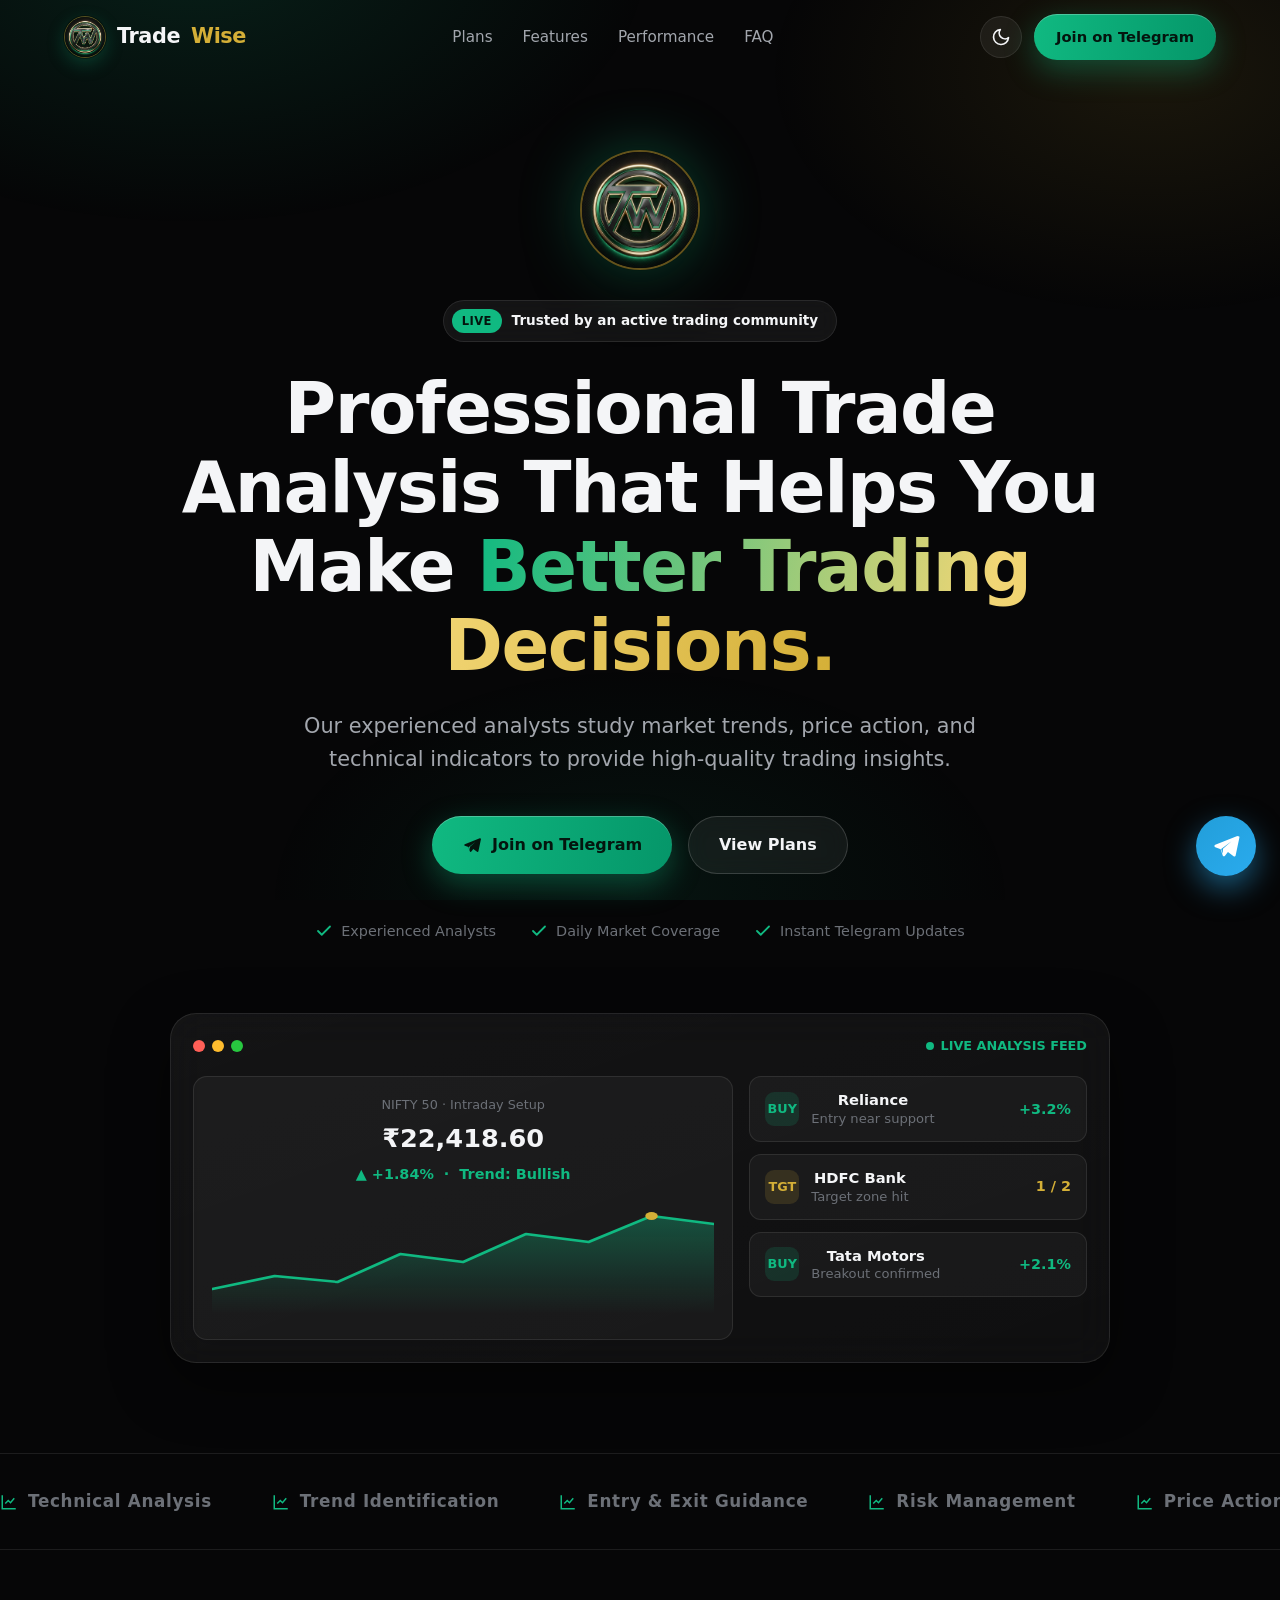
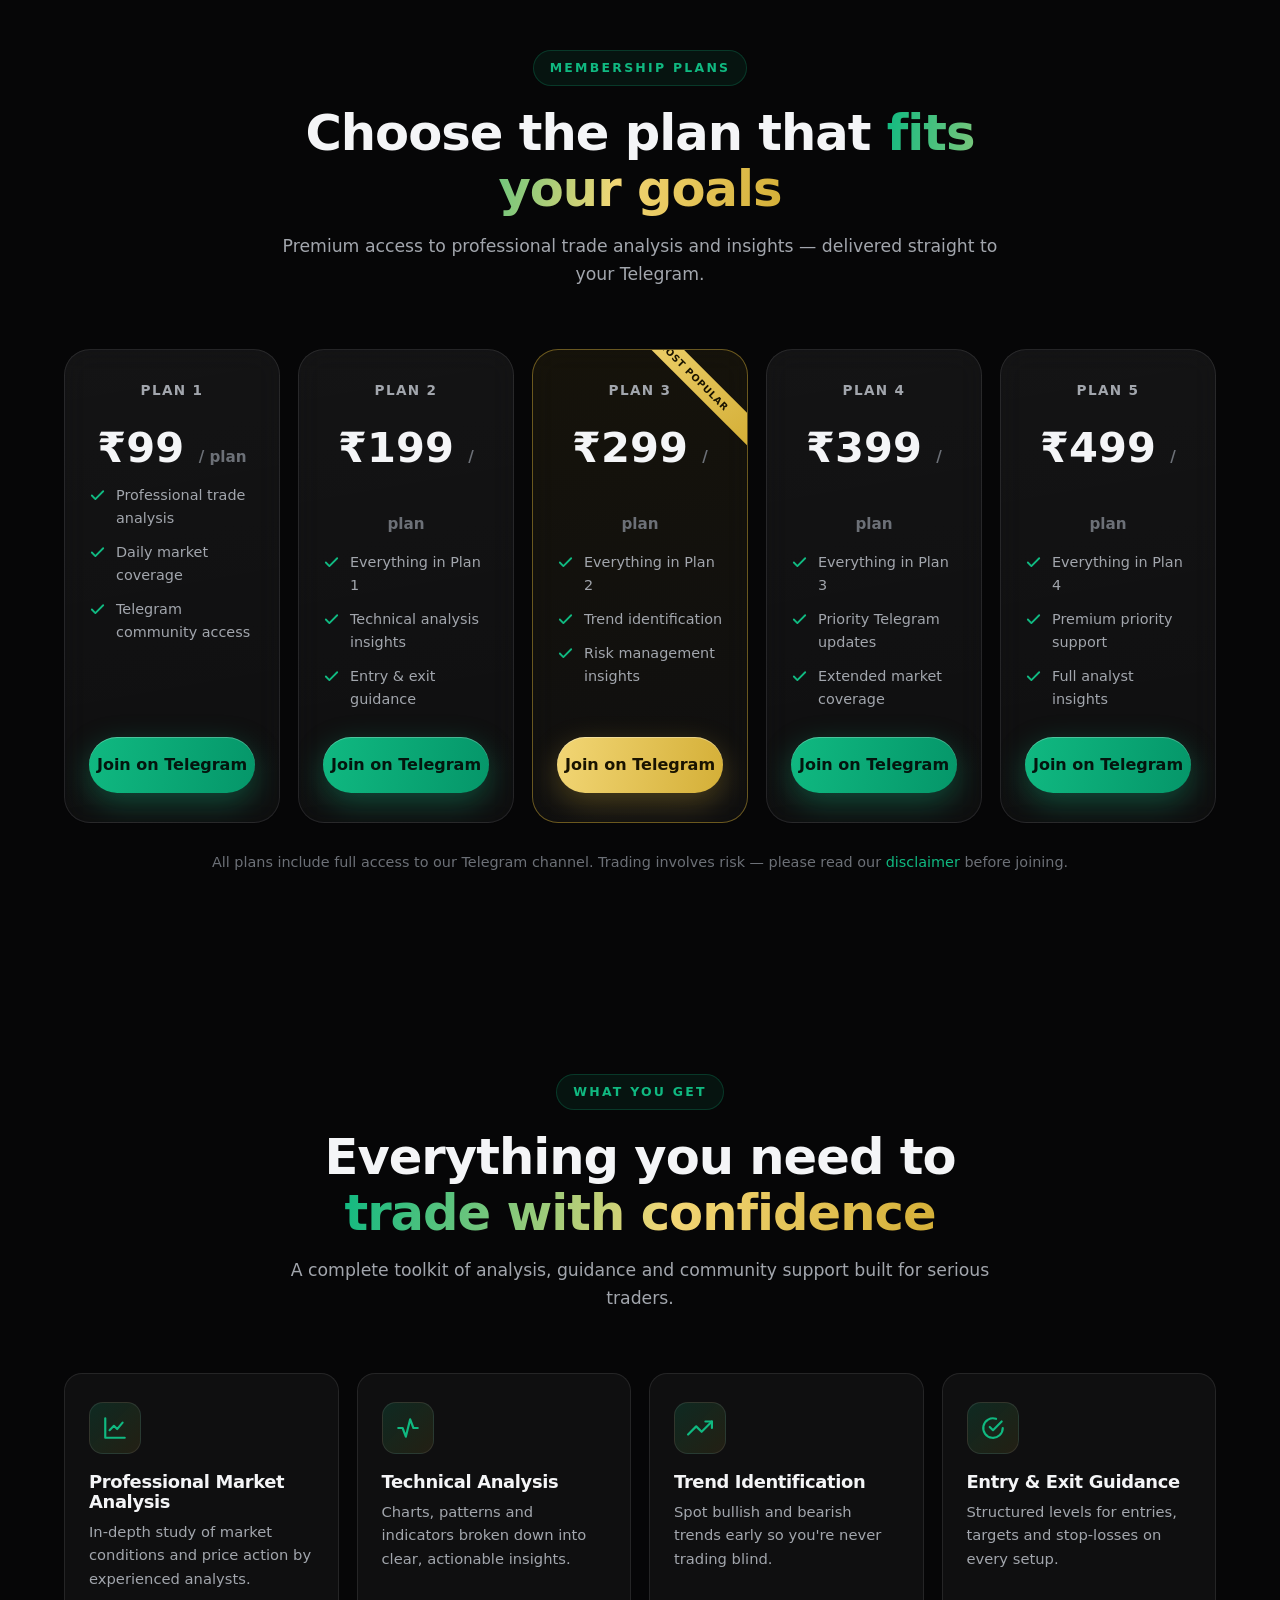
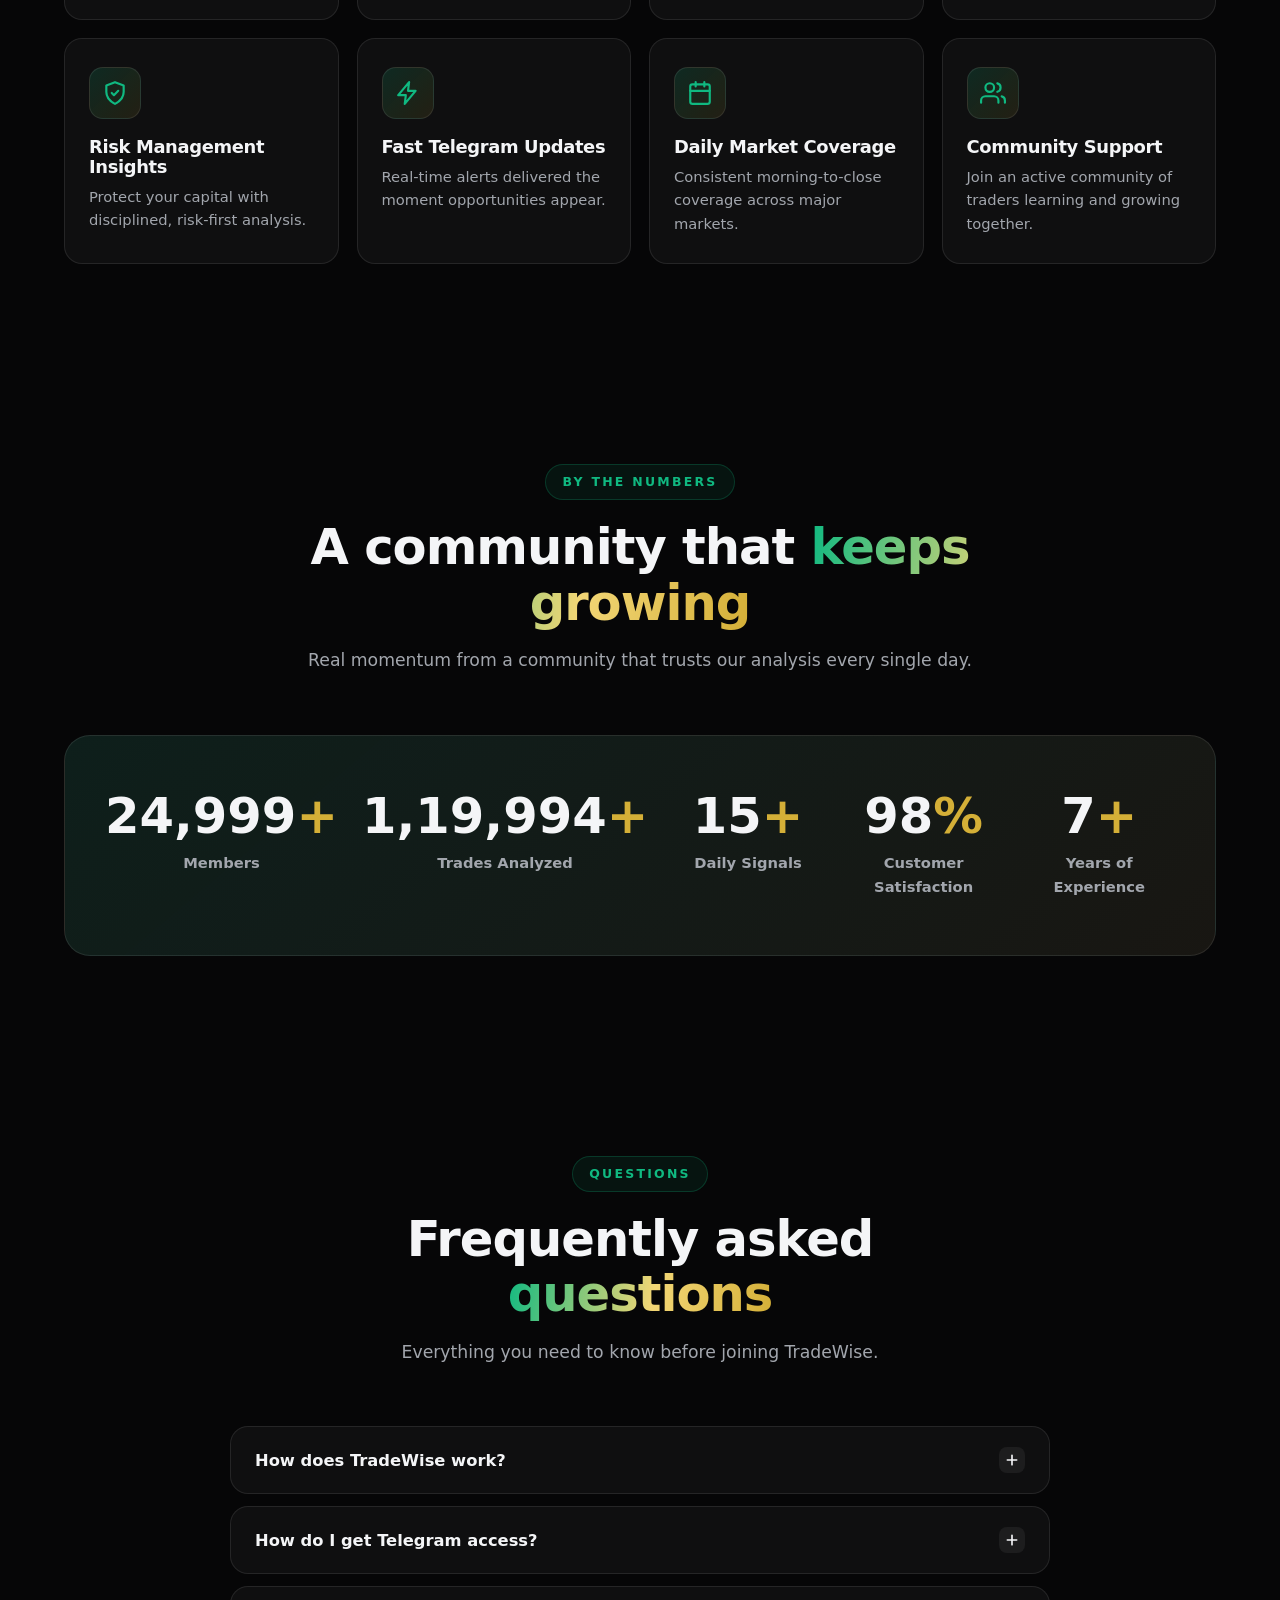
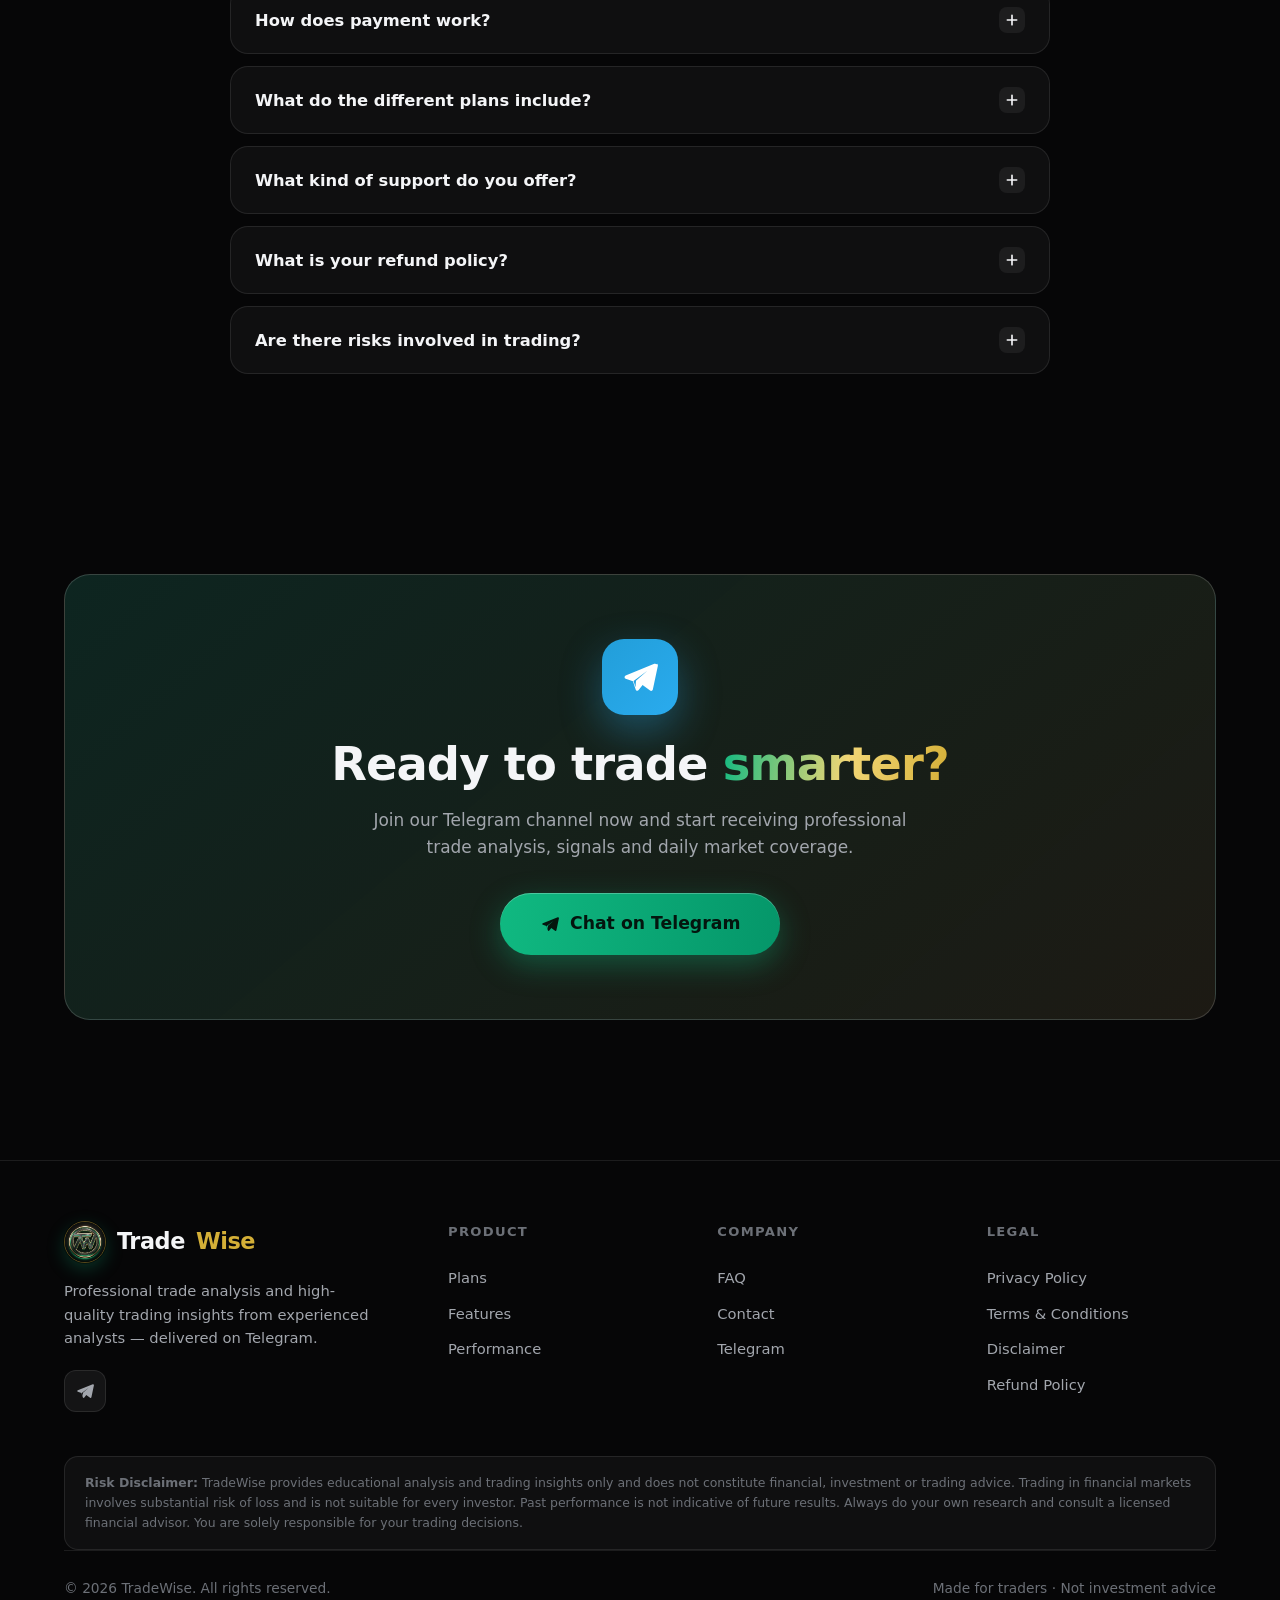
==== commit 4b11225e: "Replace all placeholders with real content; load reviews from reviews.json - Real Privacy, Terms, Re" ====
--- a/index.html
+++ b/index.html
@@ -149,7 +149,7 @@
       <p>Premium access to professional trade analysis and insights — delivered straight to your Telegram.</p>
     </div>
     <div class="plans-grid" id="plansGrid"><!-- injected by JS --></div>
-    <p class="plans-note">All plans include full Telegram access. Prices are placeholders and can be updated anytime. Trading involves risk — please read our disclaimer.</p>
+    <p class="plans-note">All plans include full access to our Telegram channel. Trading involves risk — please read our <a href="disclaimer.html" style="color:var(--emerald)">disclaimer</a> before joining.</p>
   </div>
 </section>
 
@@ -186,12 +186,6 @@
       <span class="eyebrow">Community Voices</span>
       <h2>What our members <span class="grad-text">are saying</span></h2>
       <p>Browse feedback from across our global community. Search or filter by country.</p>
-    </div>
-    <div class="demo-note-wrap reveal">
-      <span class="demo-note">
-        <svg viewBox="0 0 24 24" width="14" height="14" fill="none" stroke="currentColor" stroke-width="2" stroke-linecap="round"><circle cx="12" cy="12" r="10"/><path d="M12 16v-4M12 8h.01"/></svg>
-        Demo / sample testimonials shown for layout preview — not real customer reviews.
-      </span>
     </div>
     <div class="tst-controls reveal">
       <div class="tst-search">
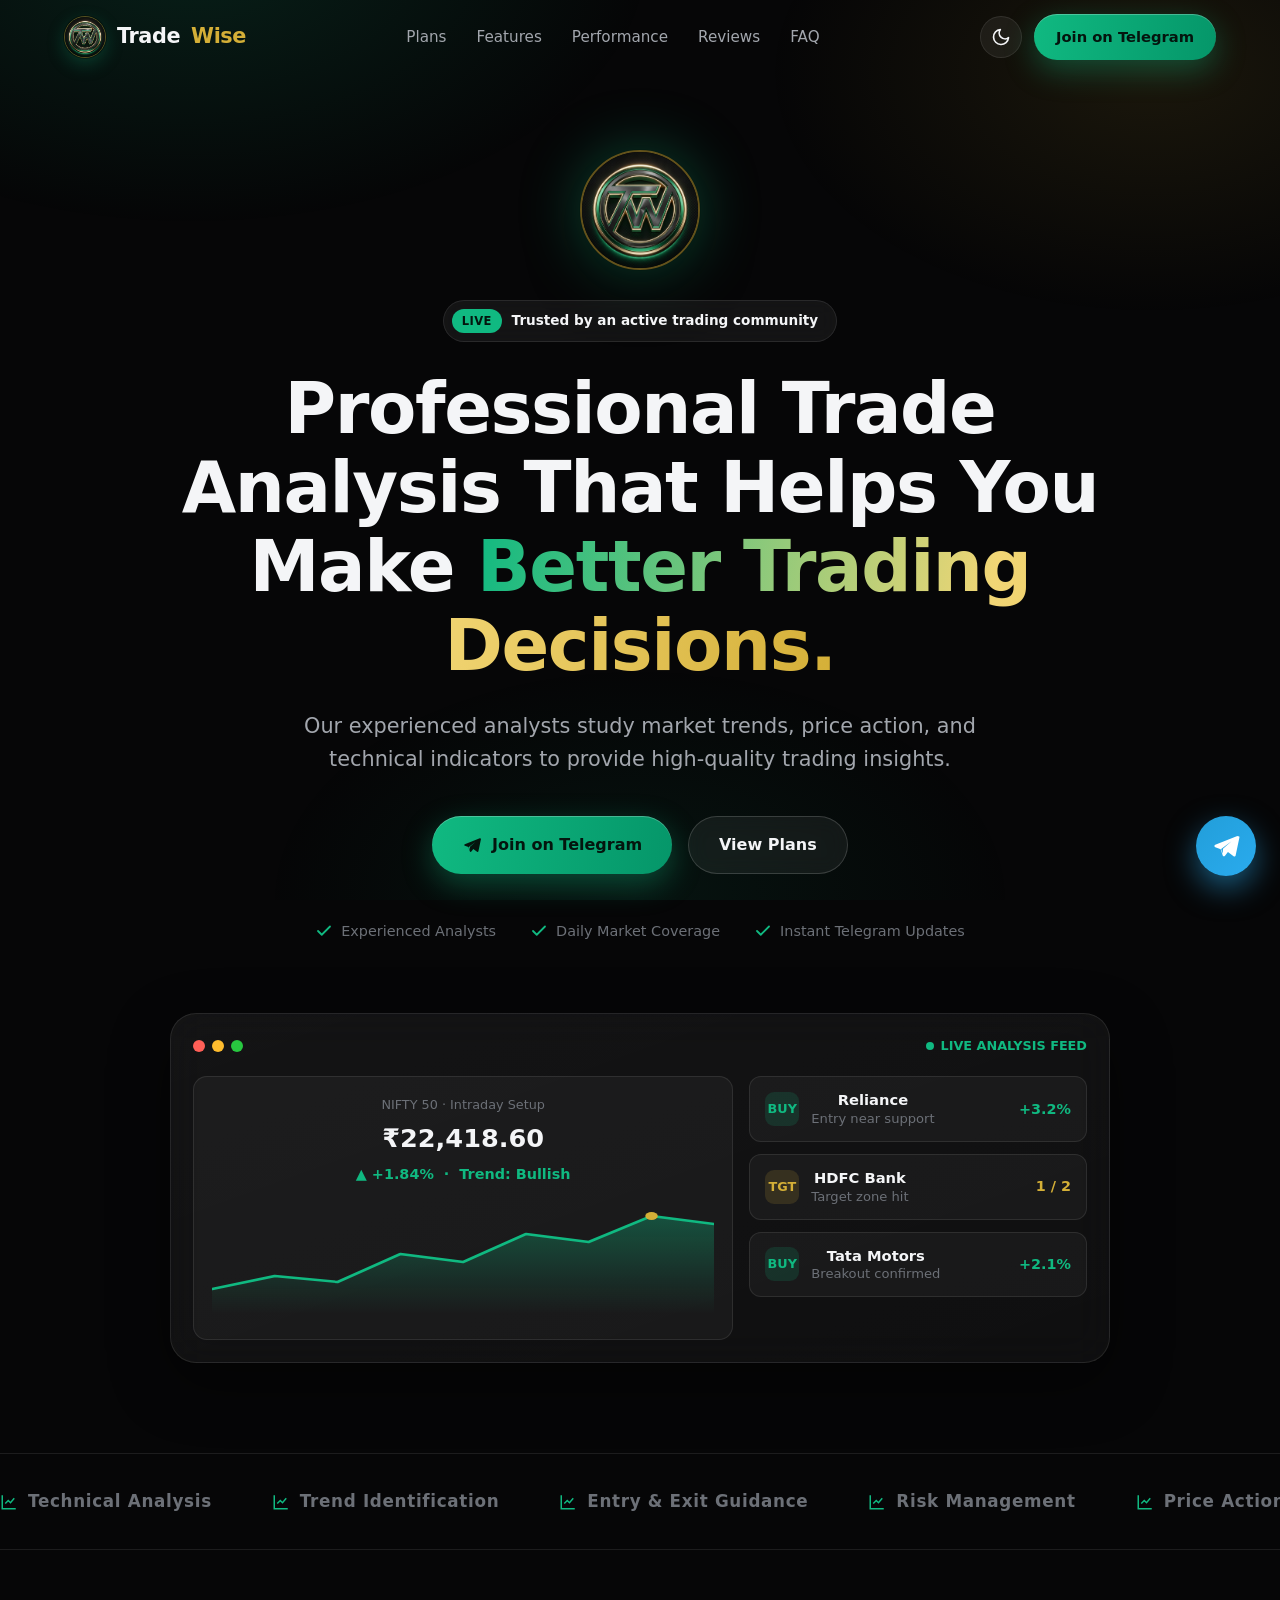
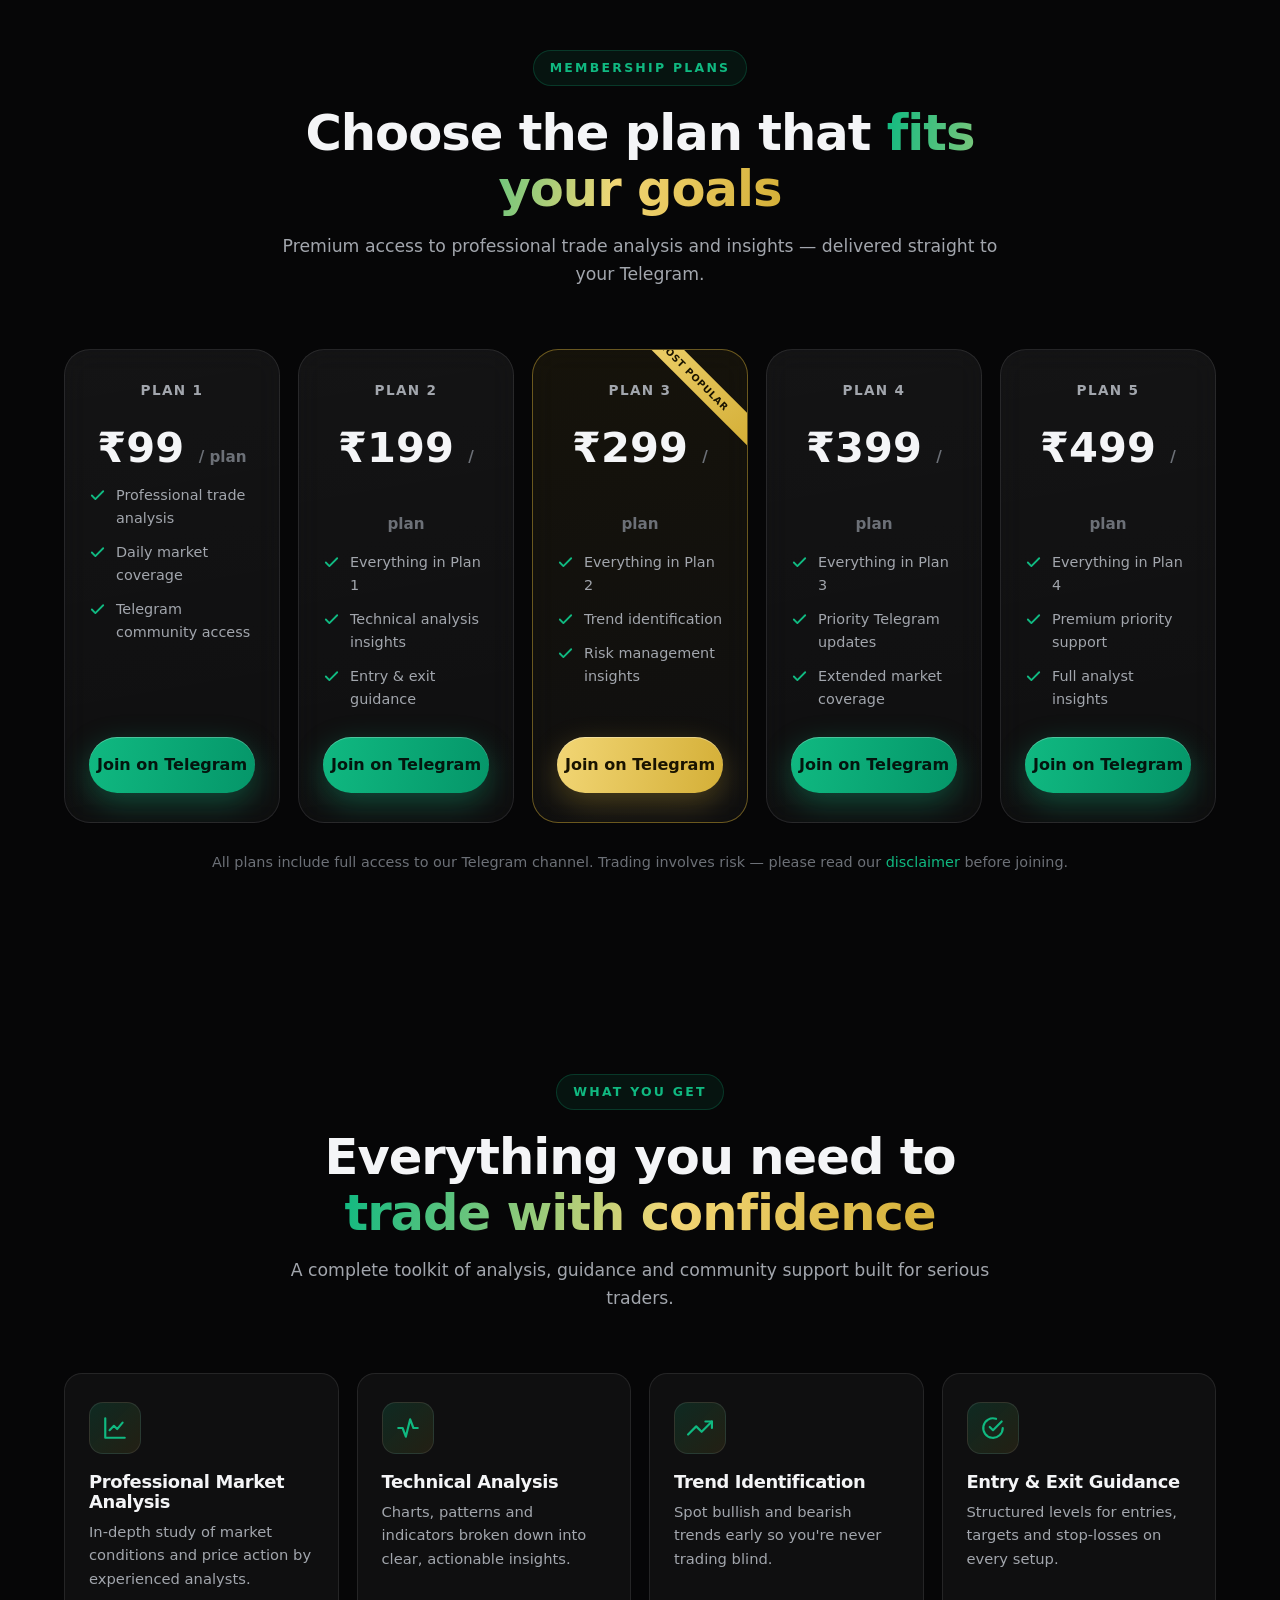
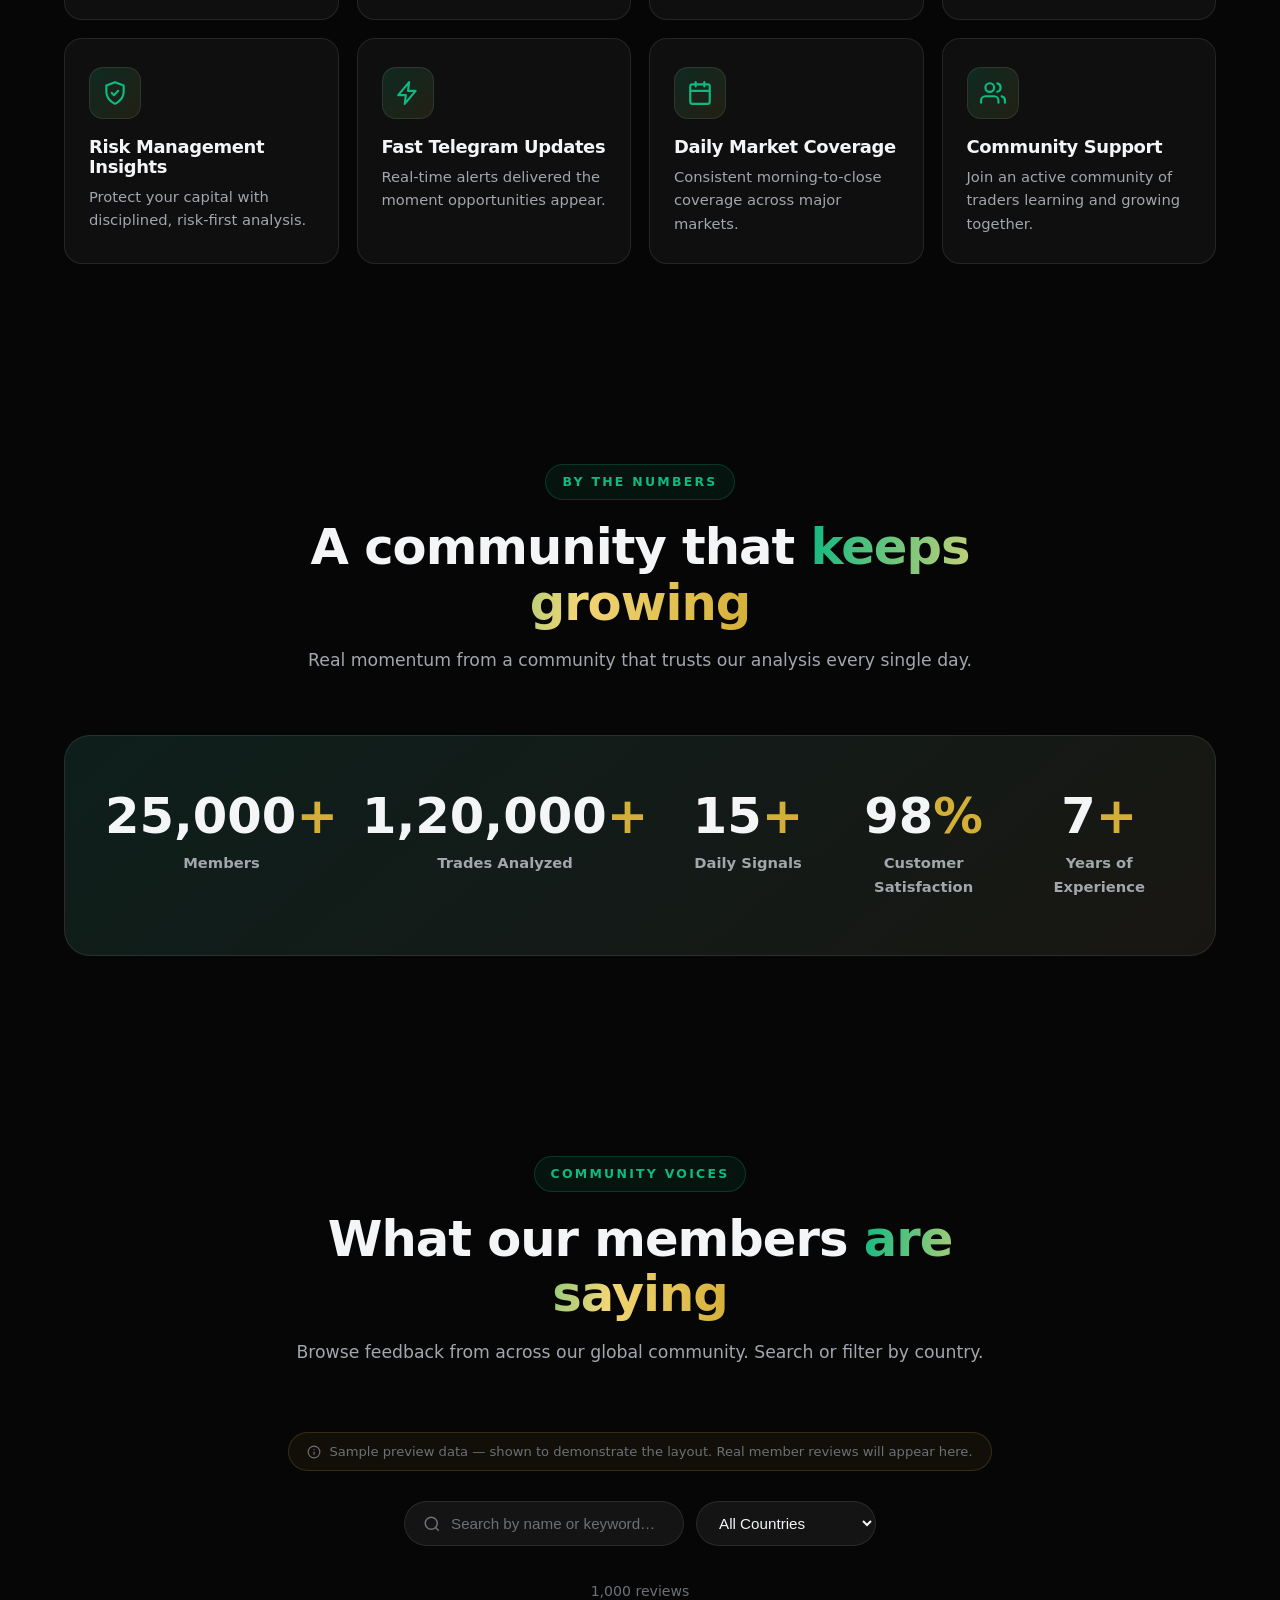
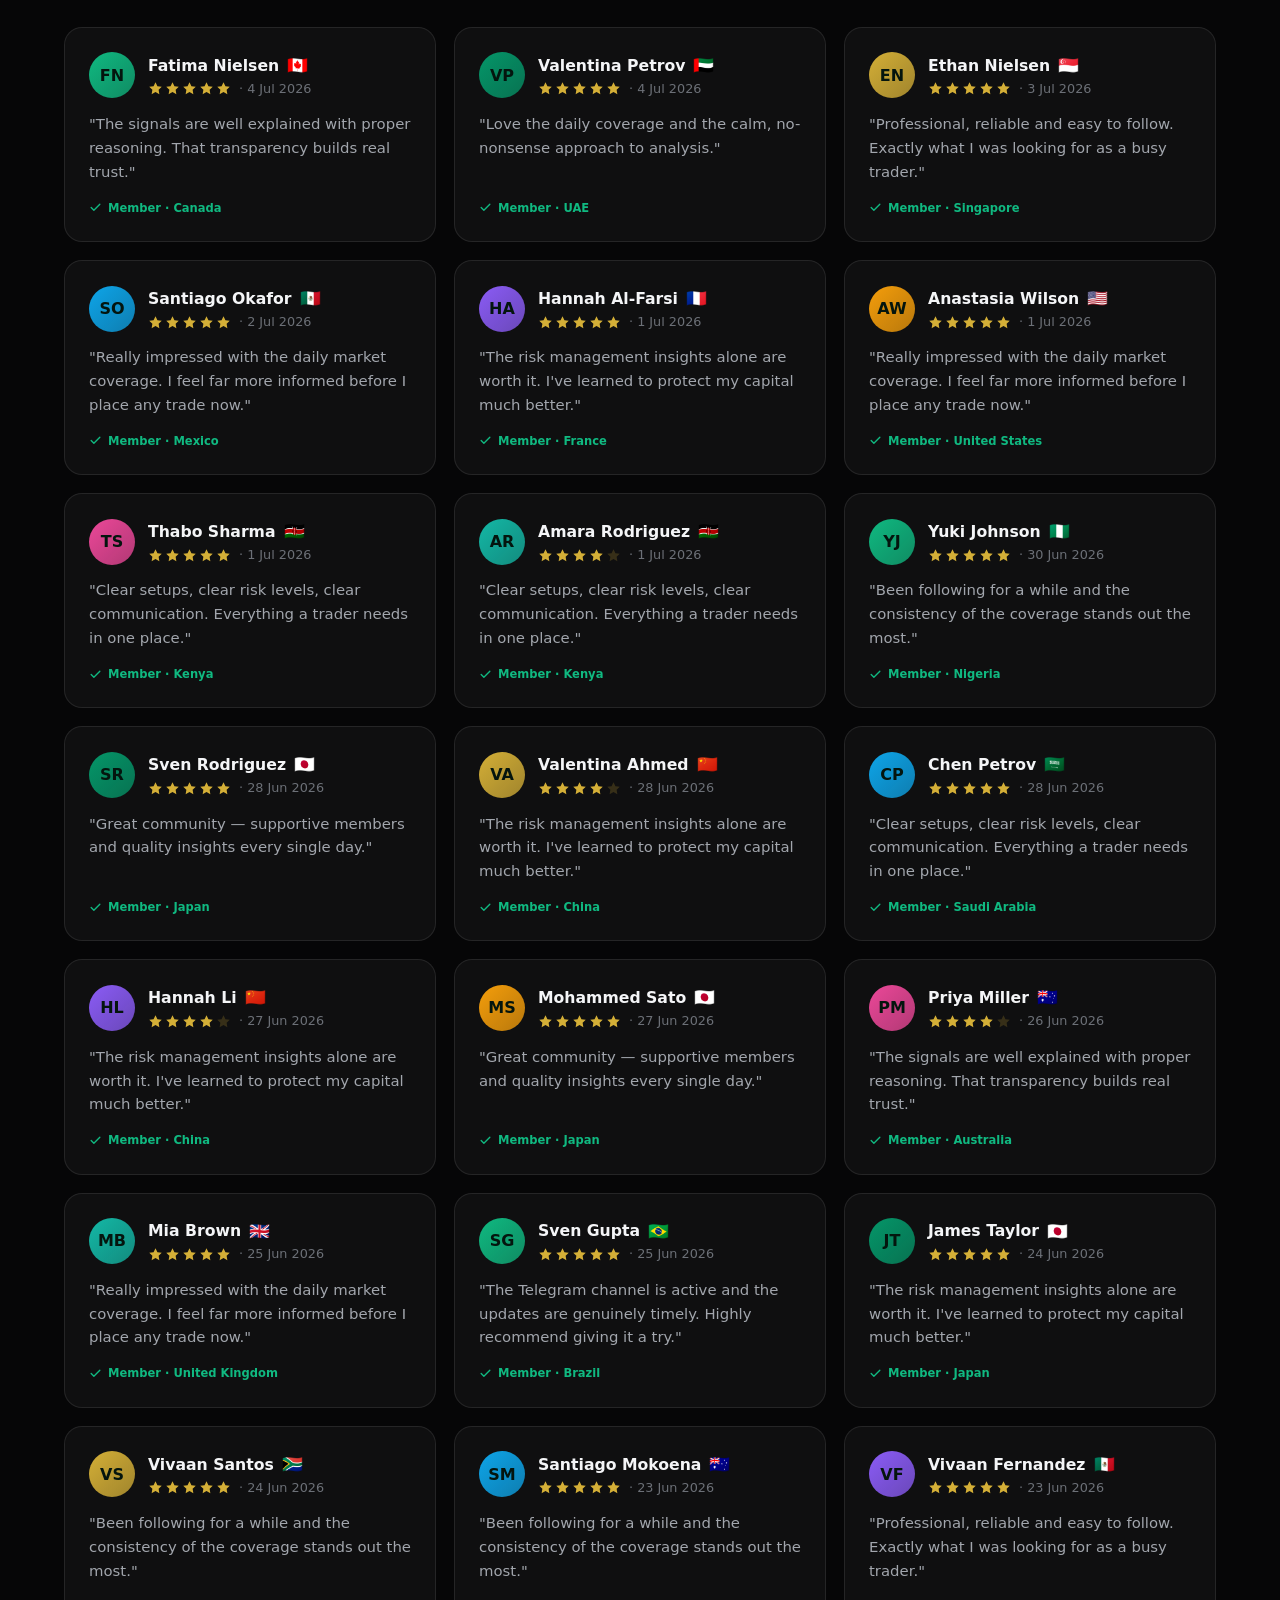
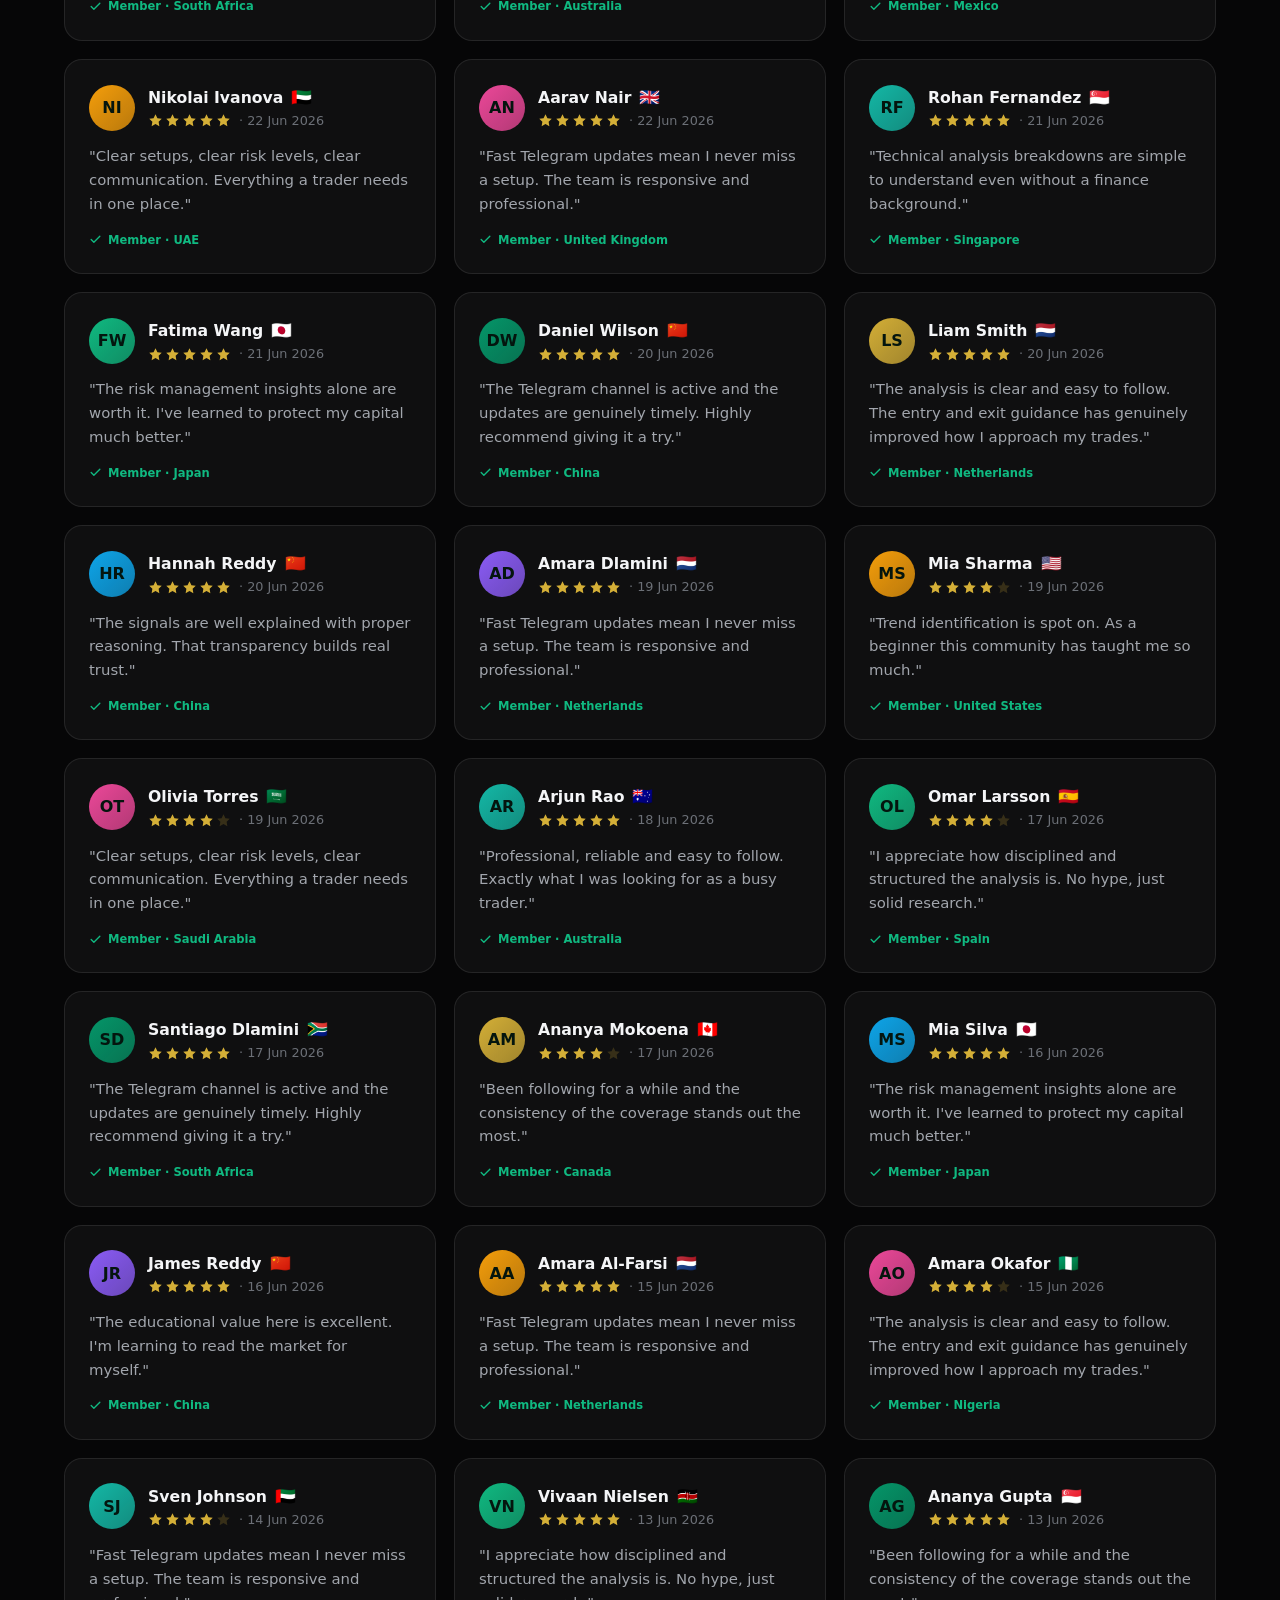
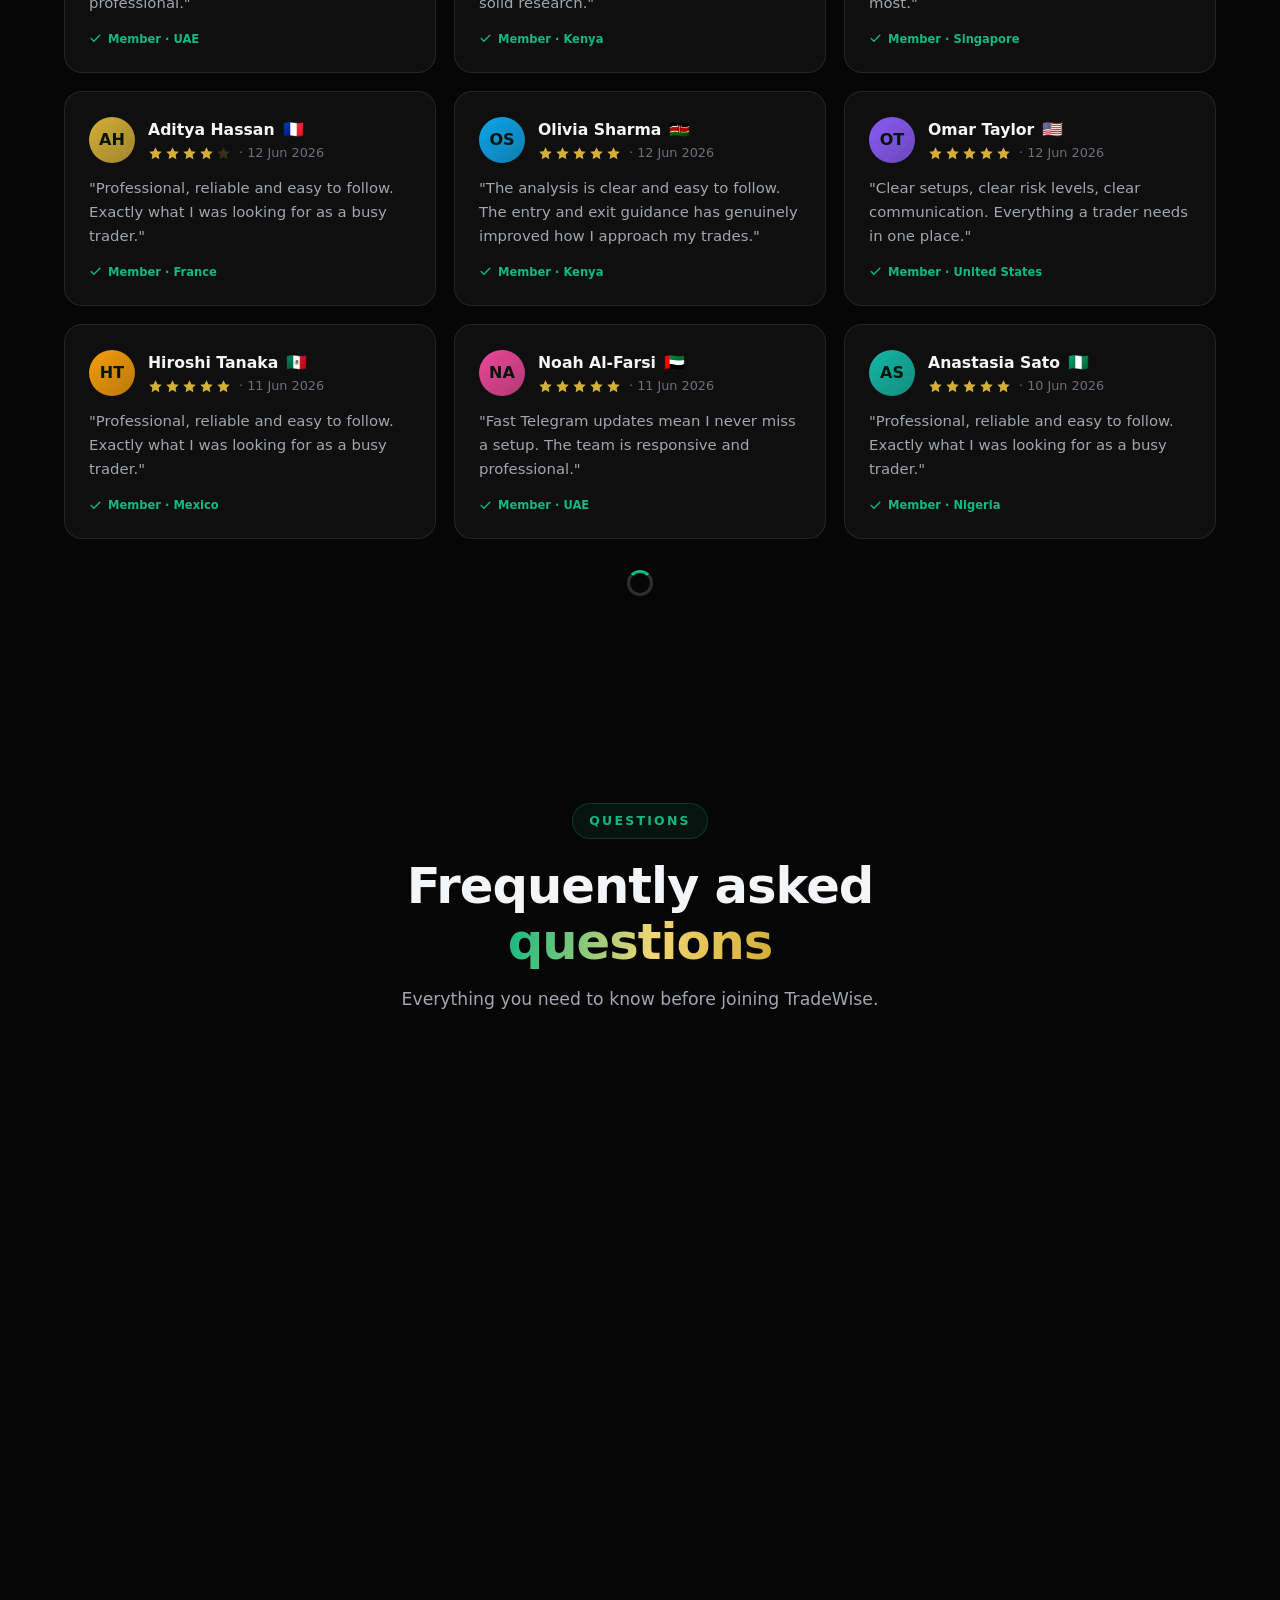
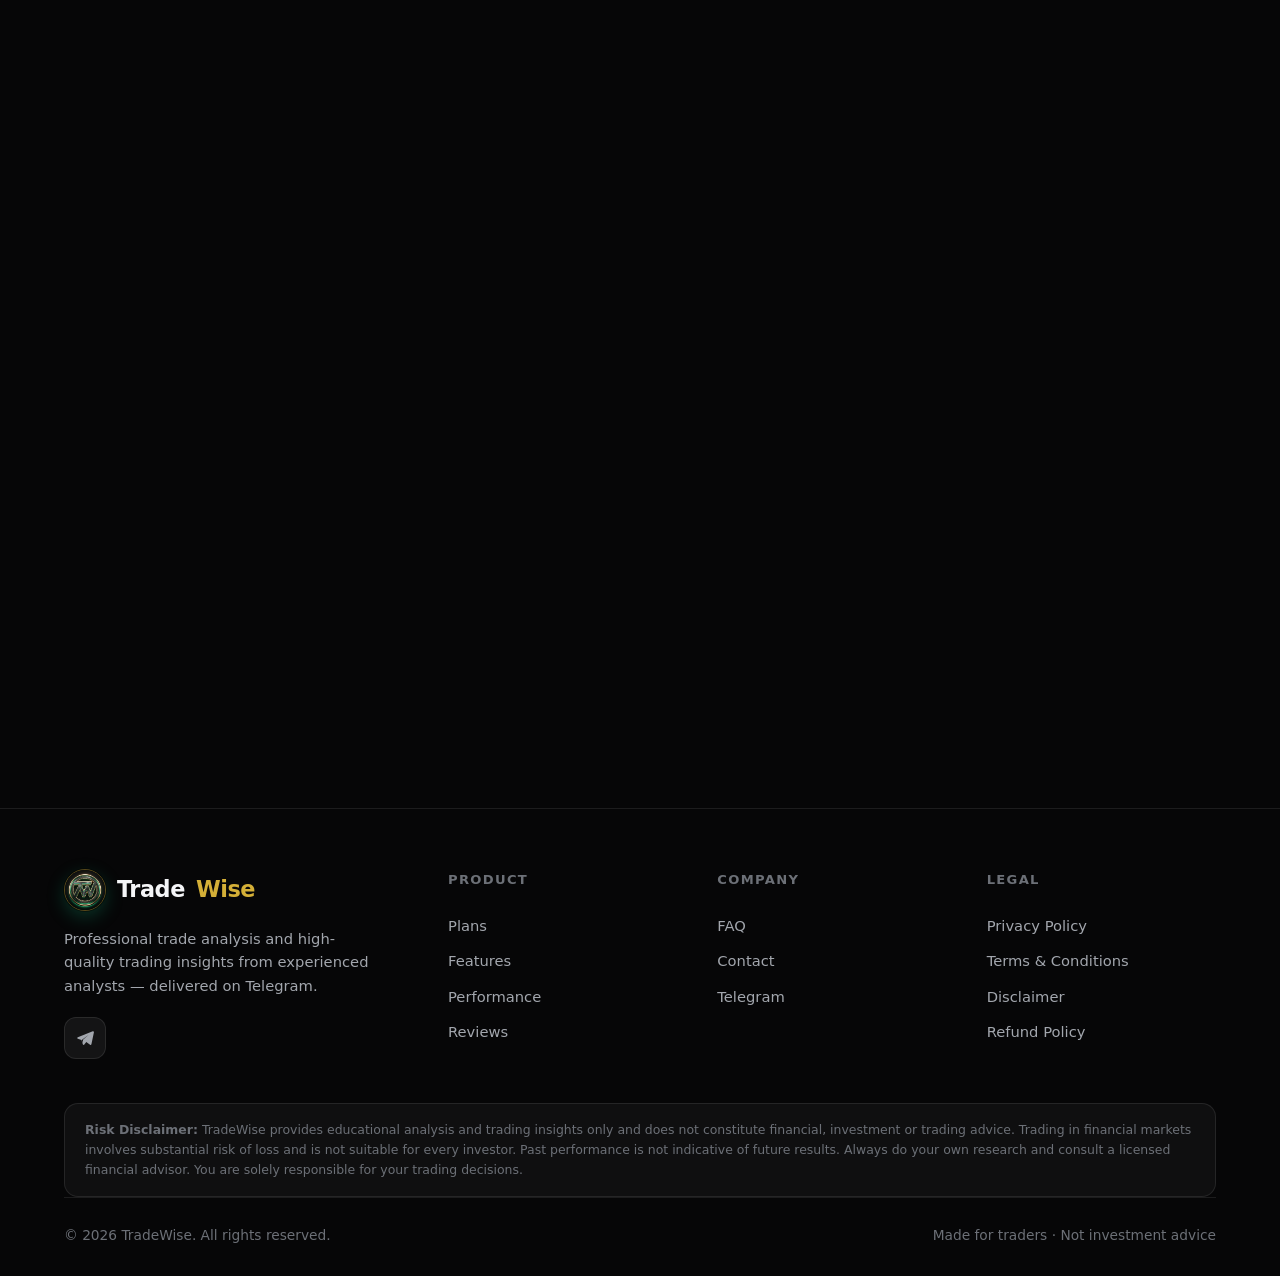
==== commit 54480e0b: "Add 1000 sample reviews for client layout demo (marked as sample preview data) Co-Authored-By: Claud" ====
--- a/index.html
+++ b/index.html
@@ -187,6 +187,12 @@
       <h2>What our members <span class="grad-text">are saying</span></h2>
       <p>Browse feedback from across our global community. Search or filter by country.</p>
     </div>
+    <div class="demo-note-wrap reveal">
+      <span class="demo-note">
+        <svg viewBox="0 0 24 24" width="14" height="14" fill="none" stroke="currentColor" stroke-width="2" stroke-linecap="round"><circle cx="12" cy="12" r="10"/><path d="M12 16v-4M12 8h.01"/></svg>
+        Sample preview data — shown to demonstrate the layout. Real member reviews will appear here.
+      </span>
+    </div>
     <div class="tst-controls reveal">
       <div class="tst-search">
         <svg viewBox="0 0 24 24" fill="none" stroke="currentColor" stroke-width="2"><circle cx="11" cy="11" r="8"/><path d="m21 21-4.3-4.3"/></svg>
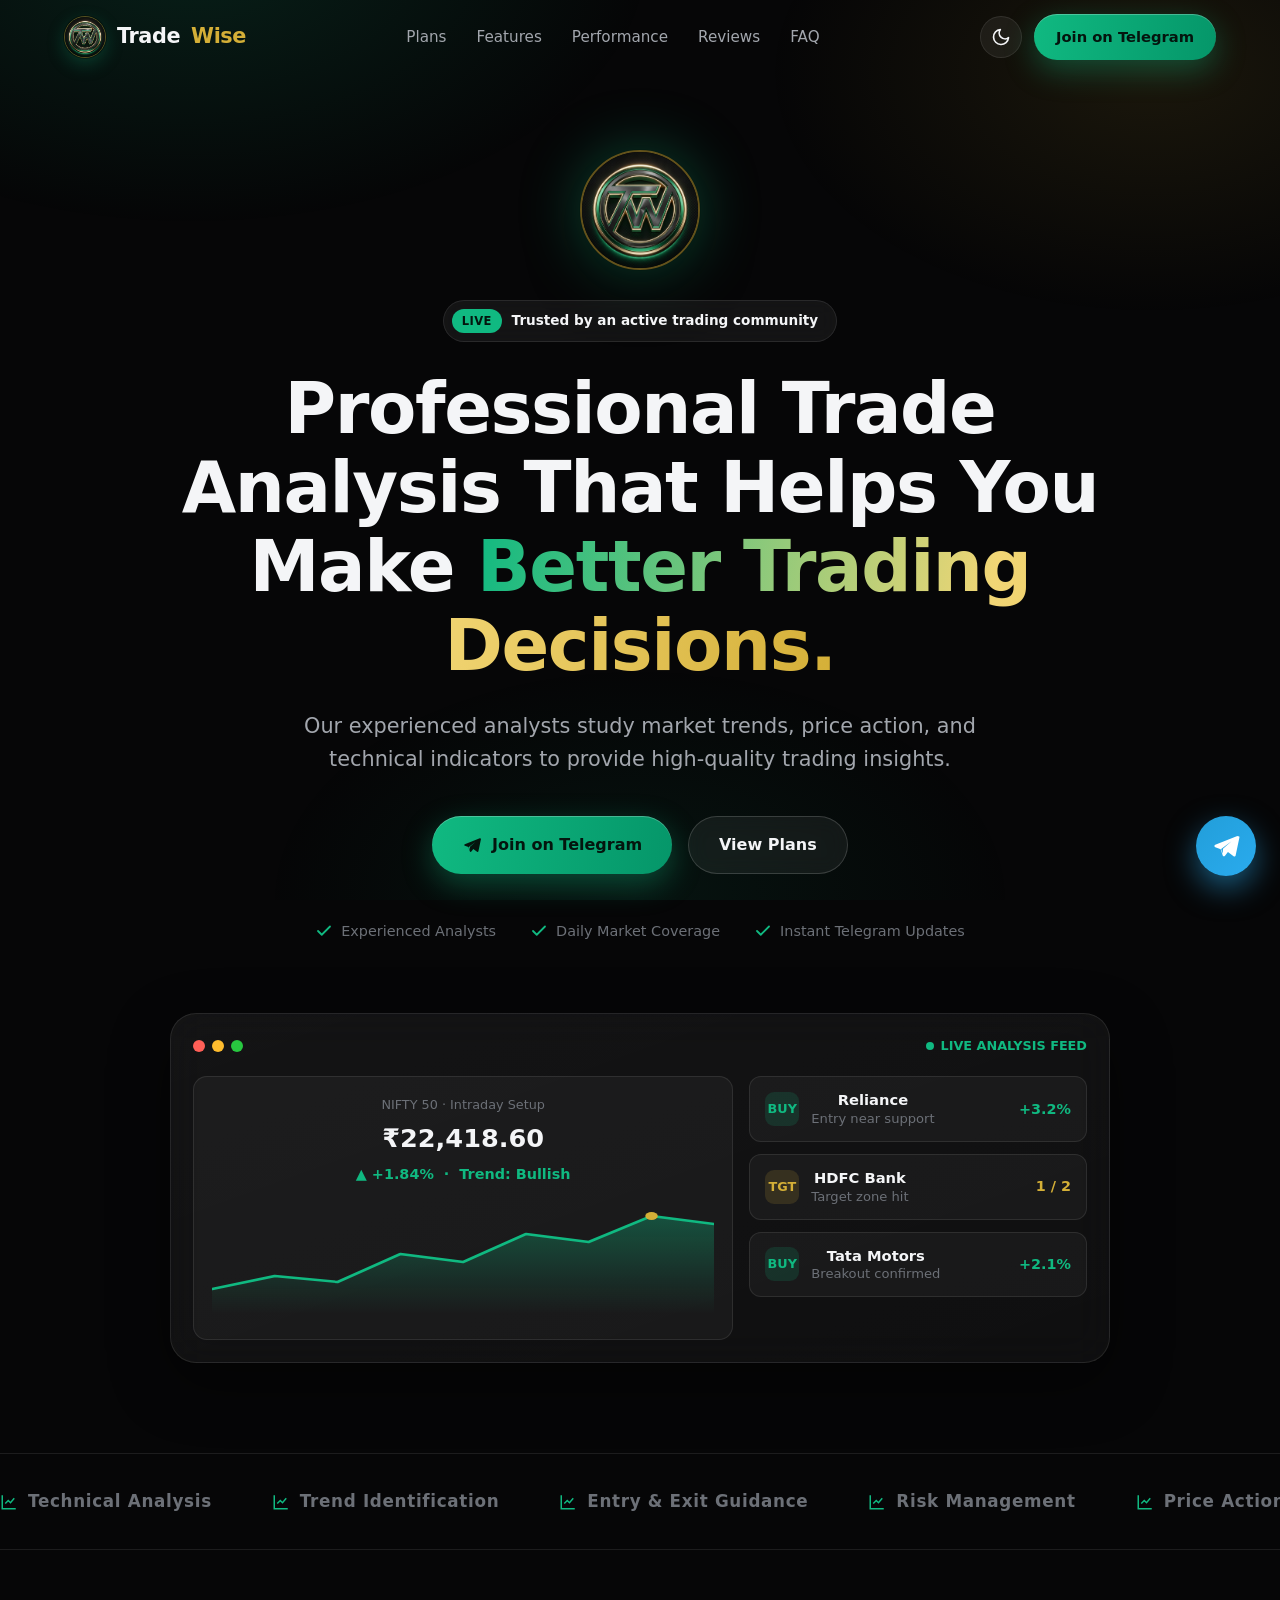
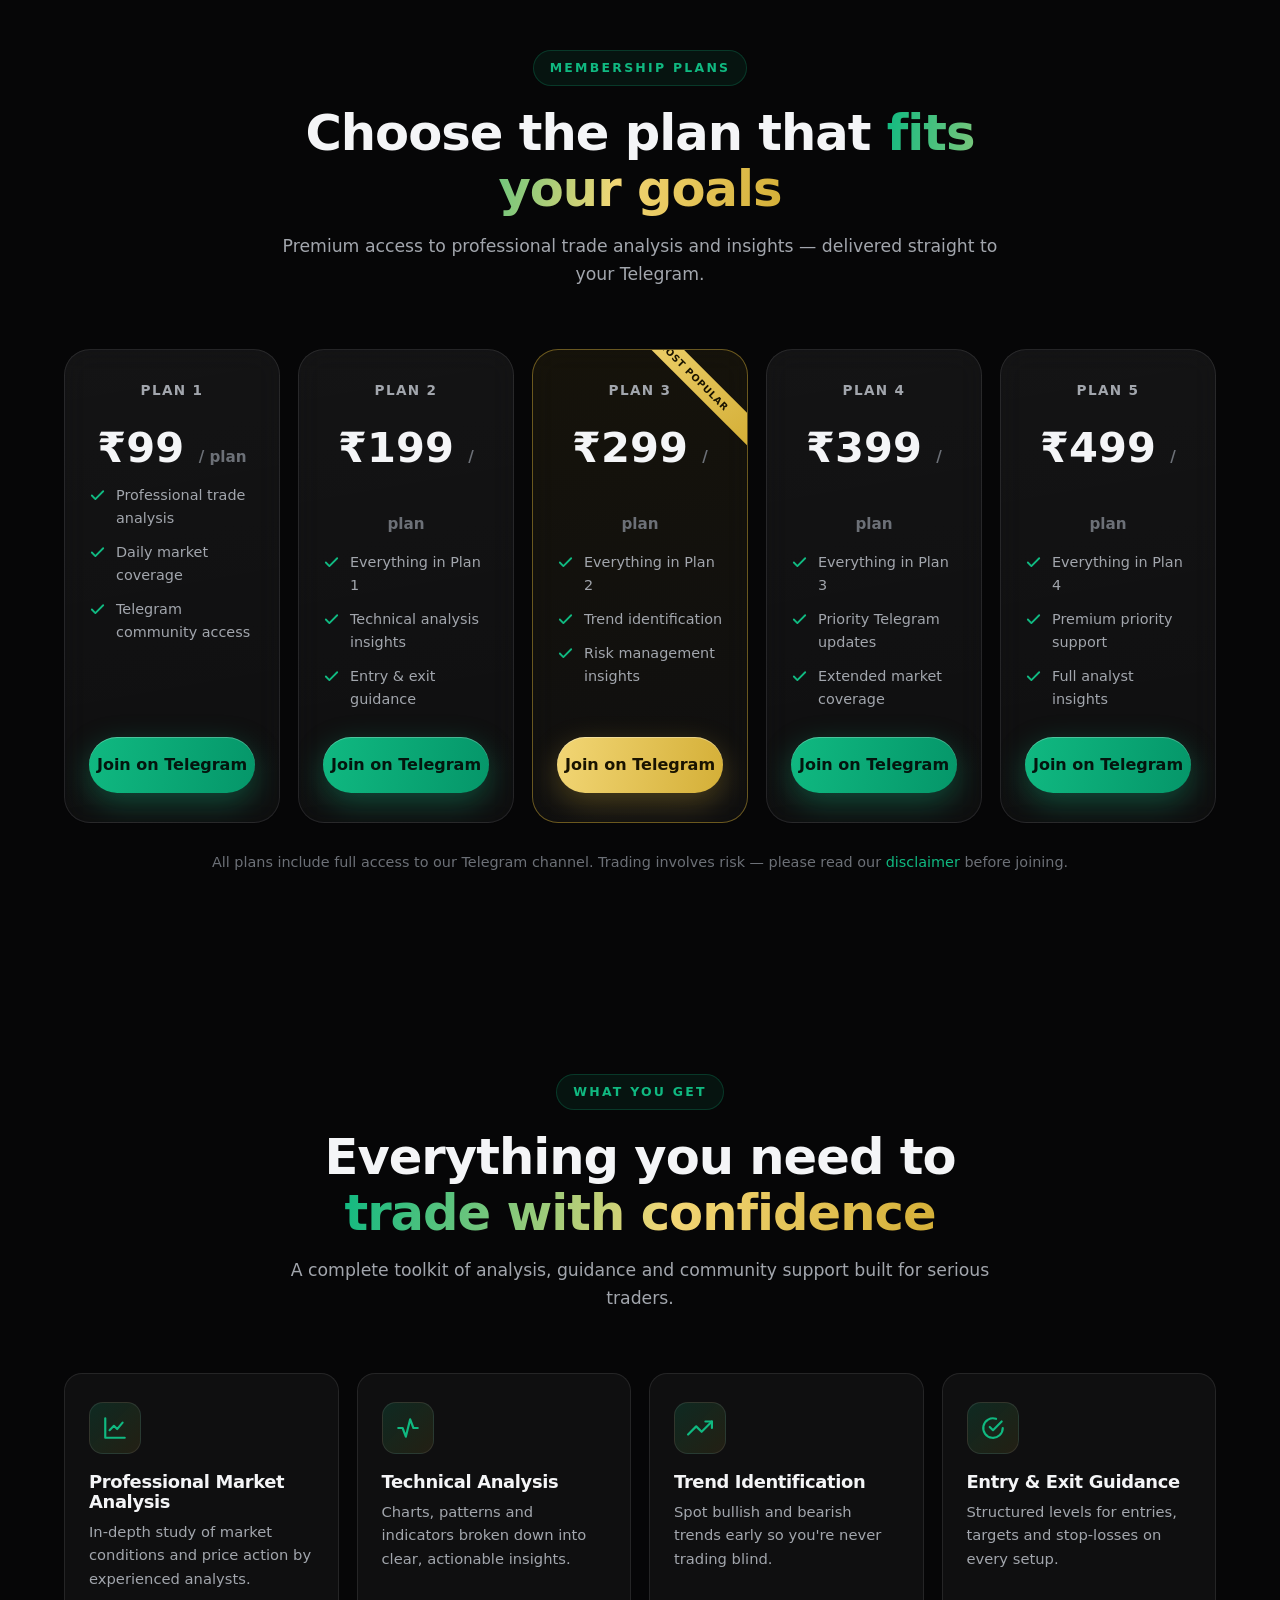
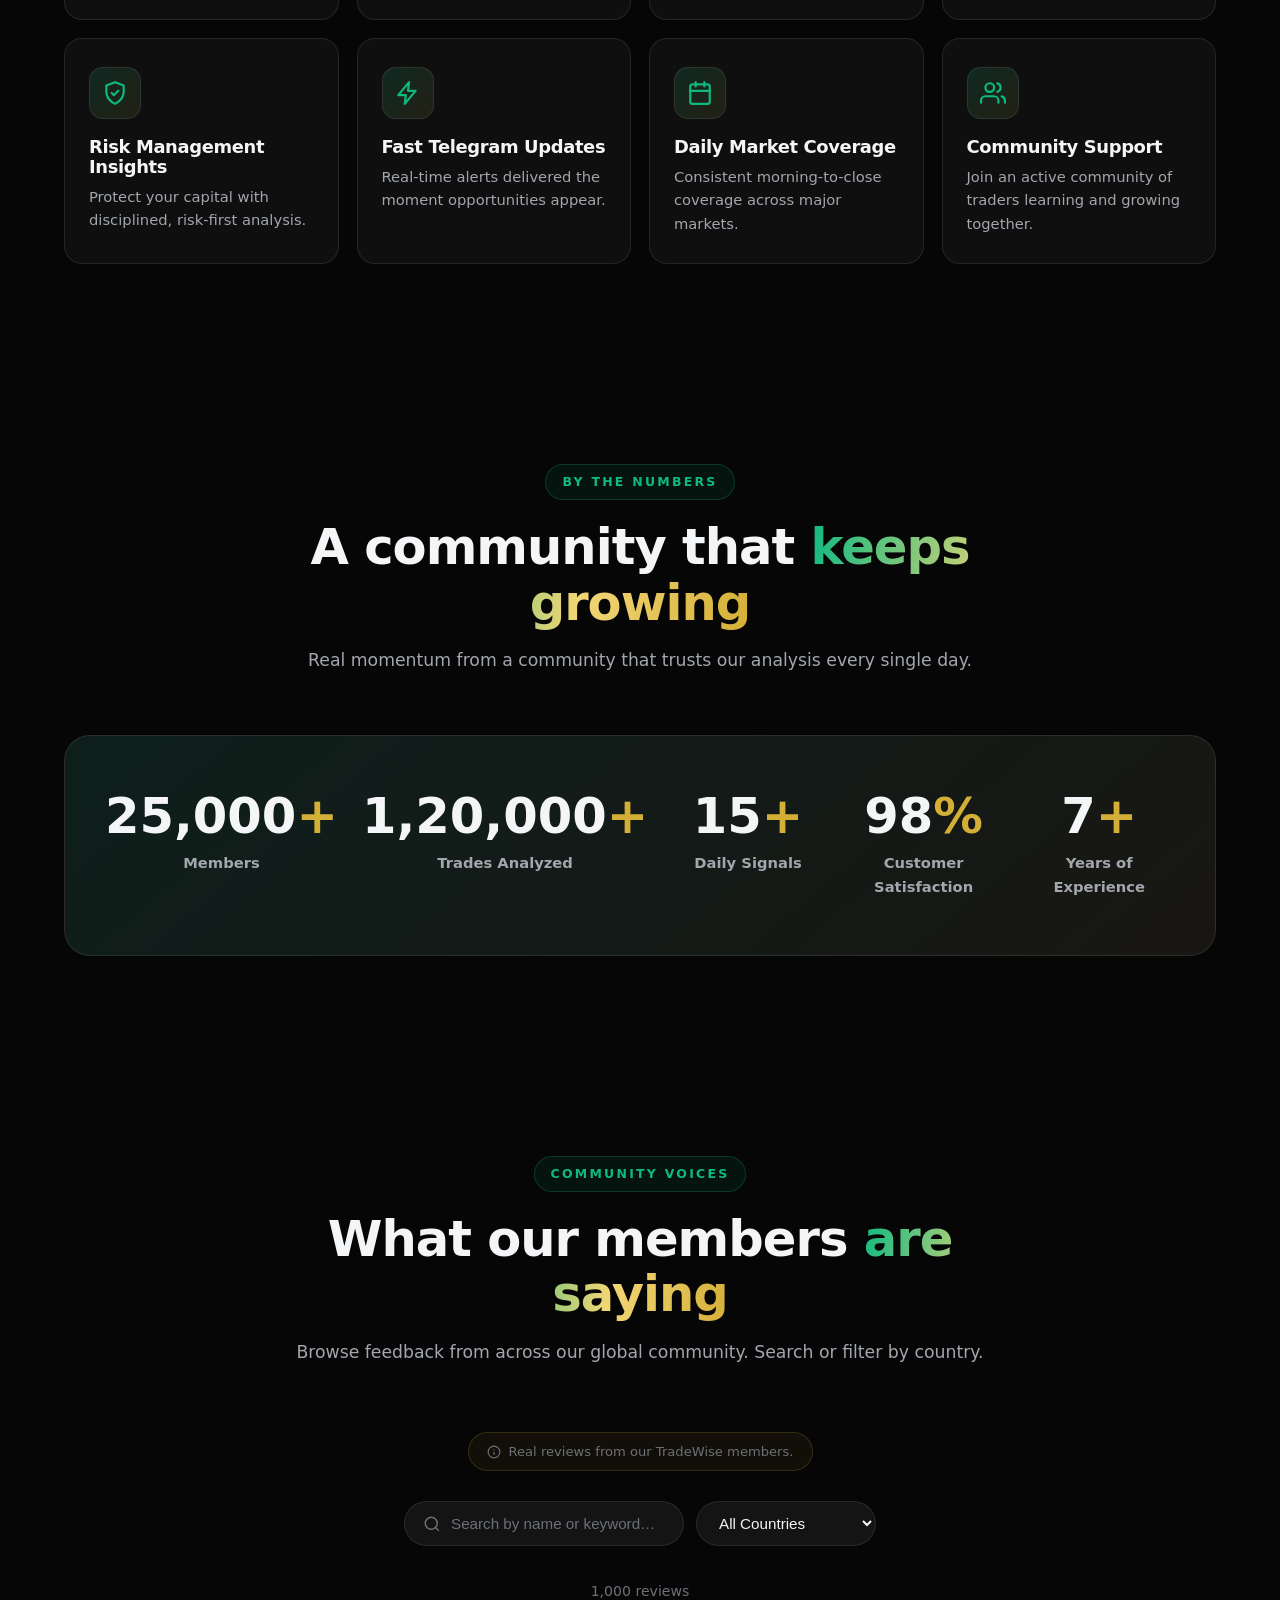
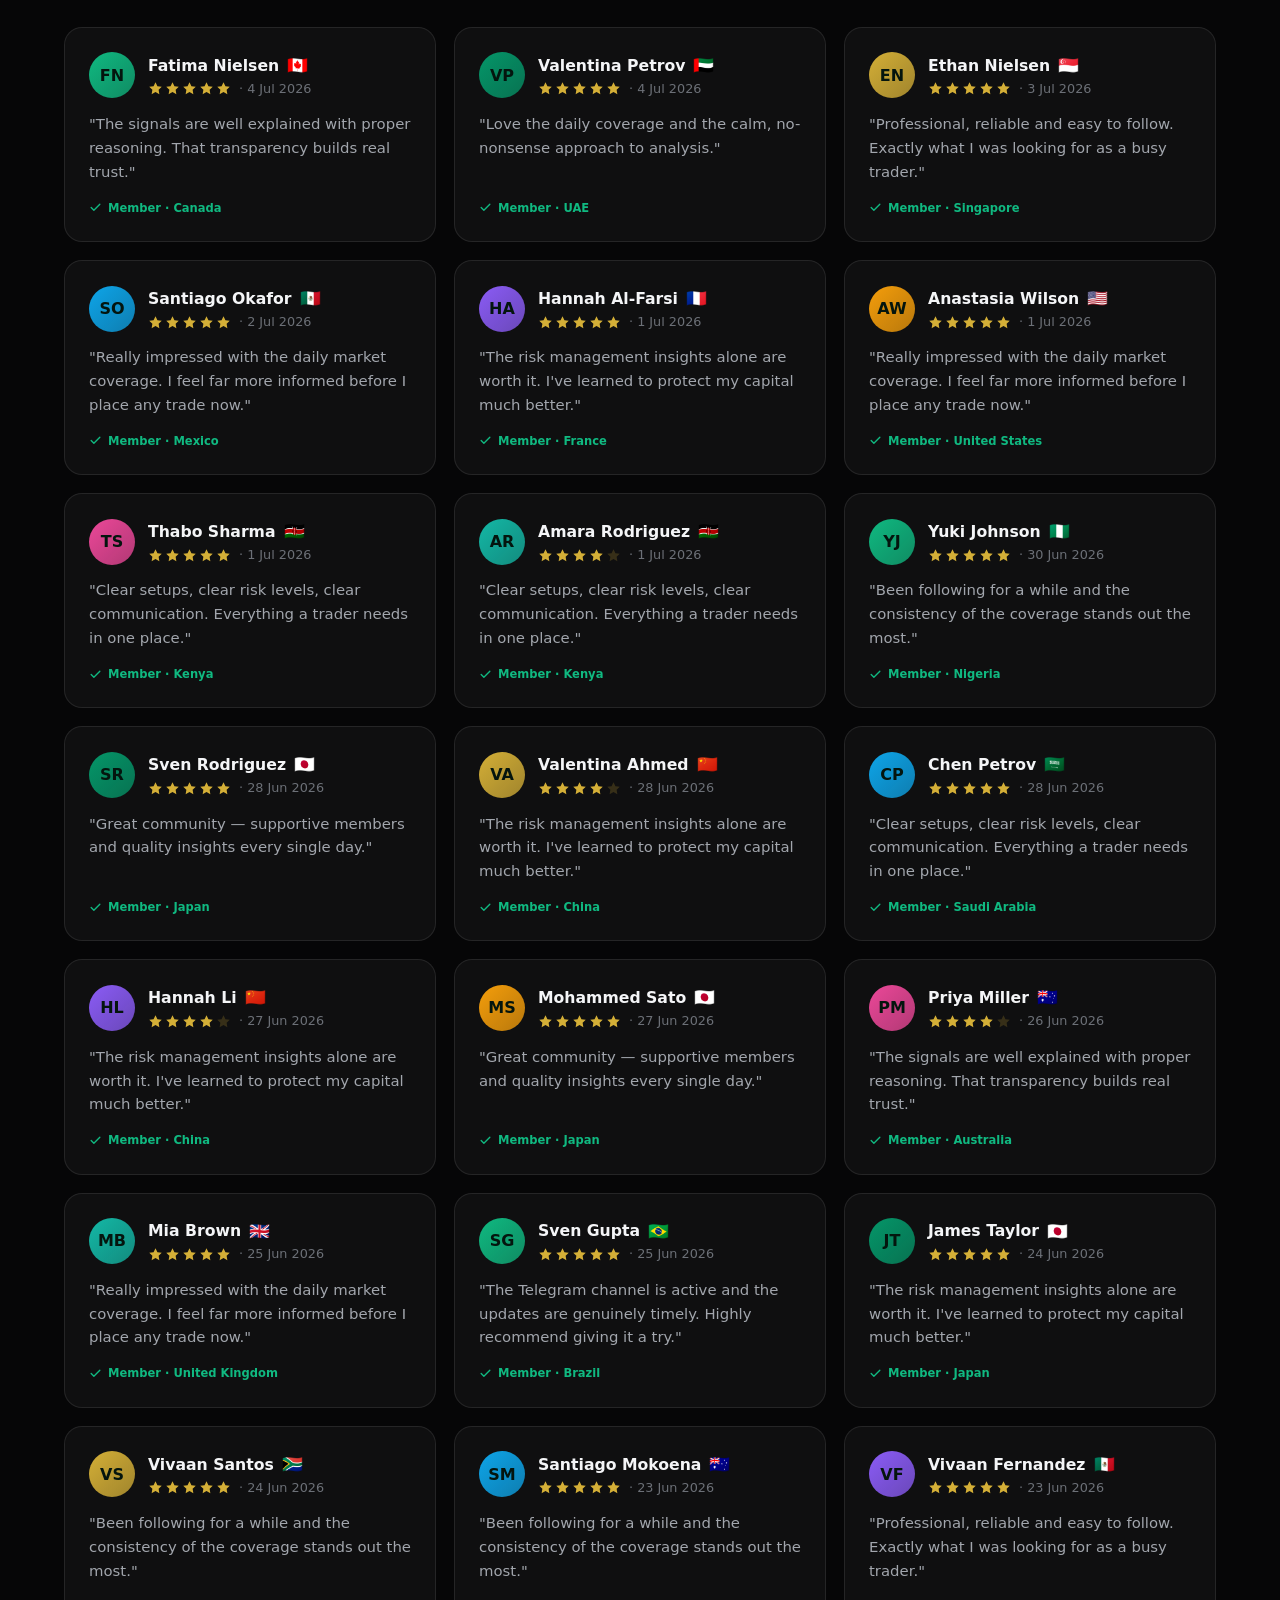
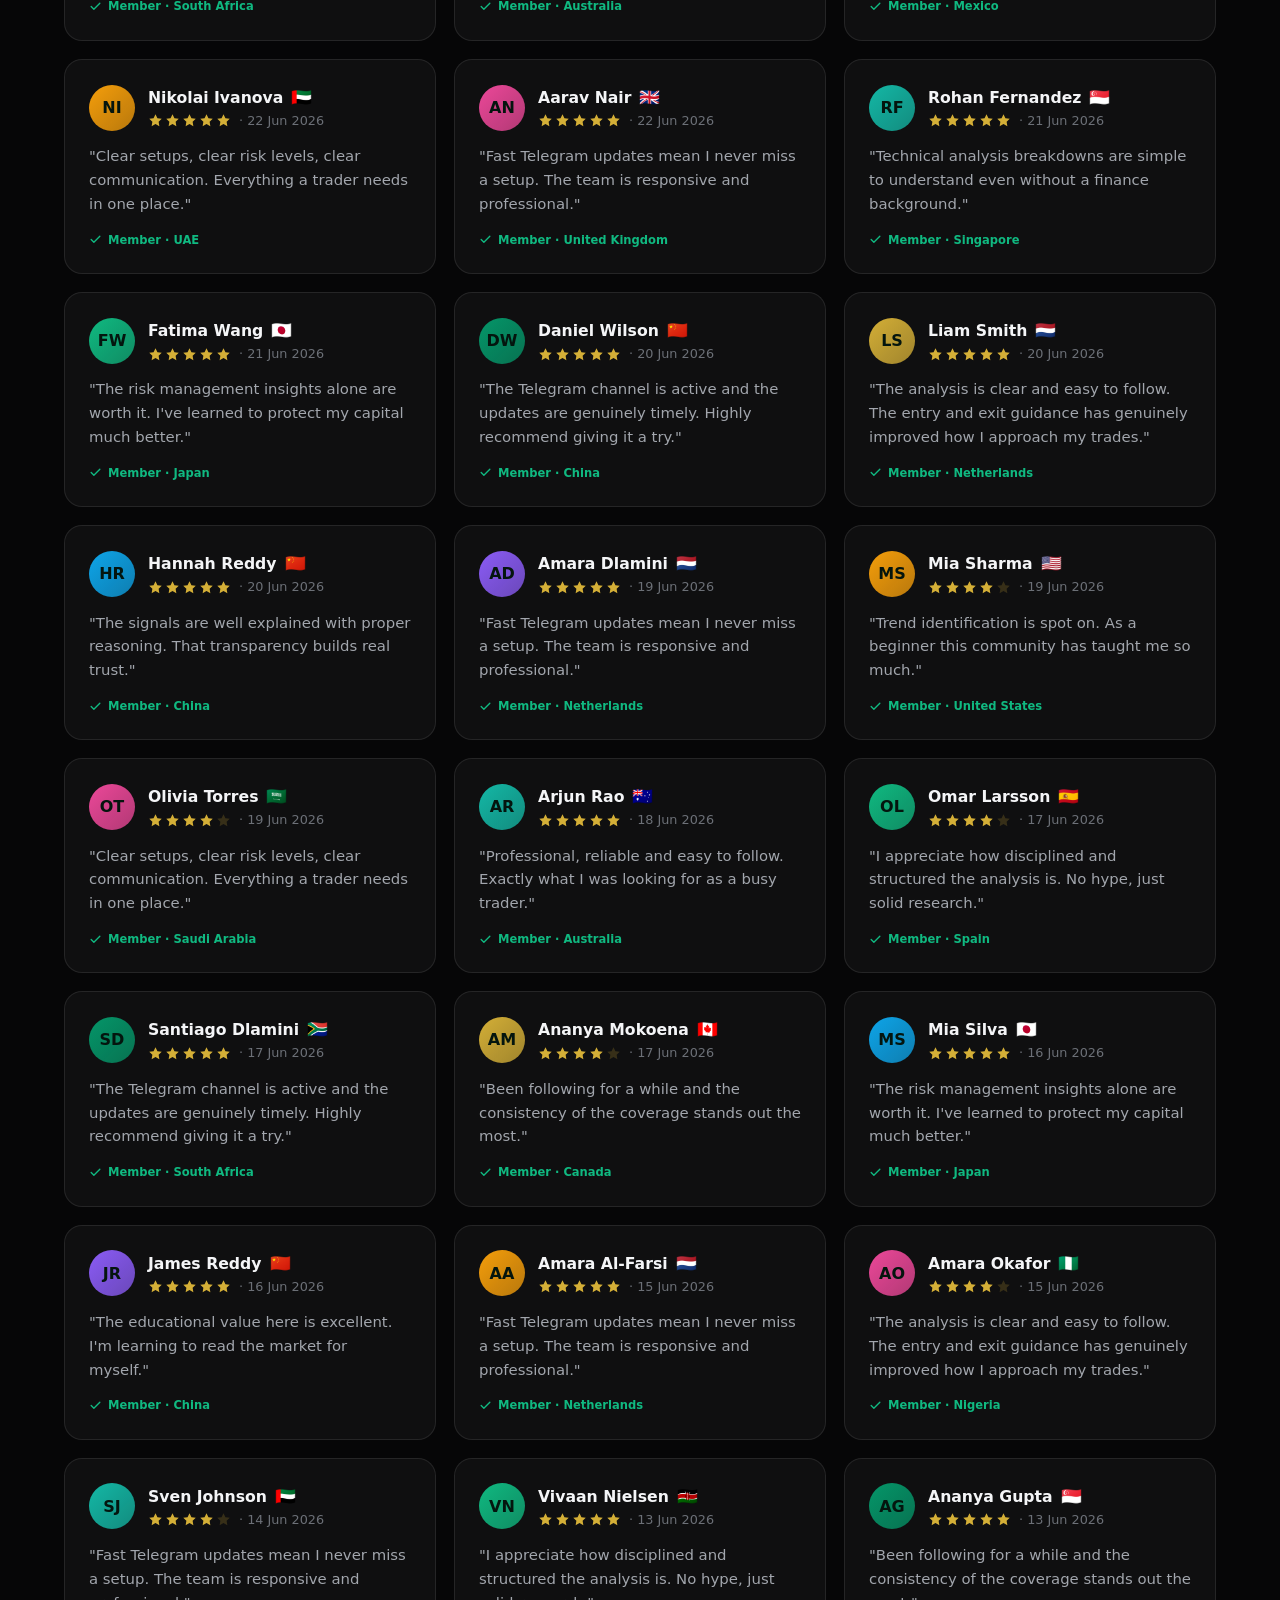
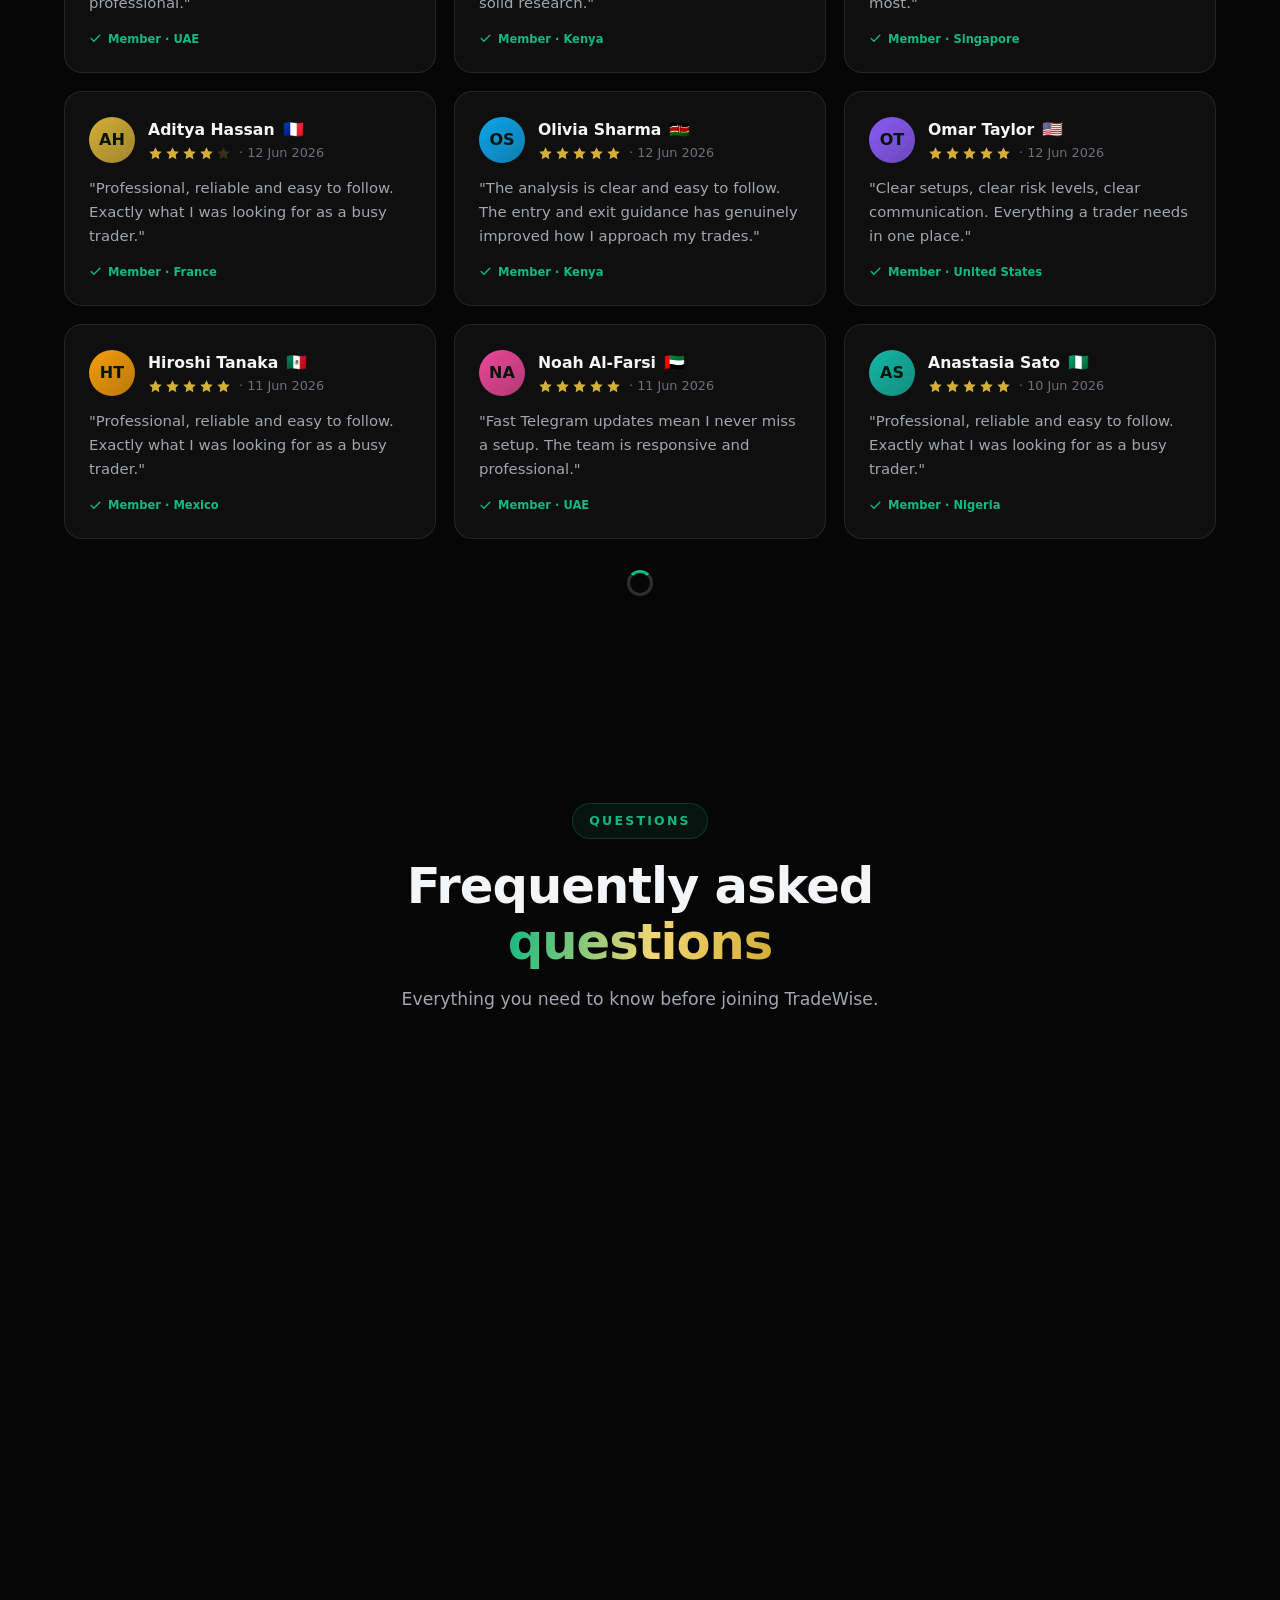
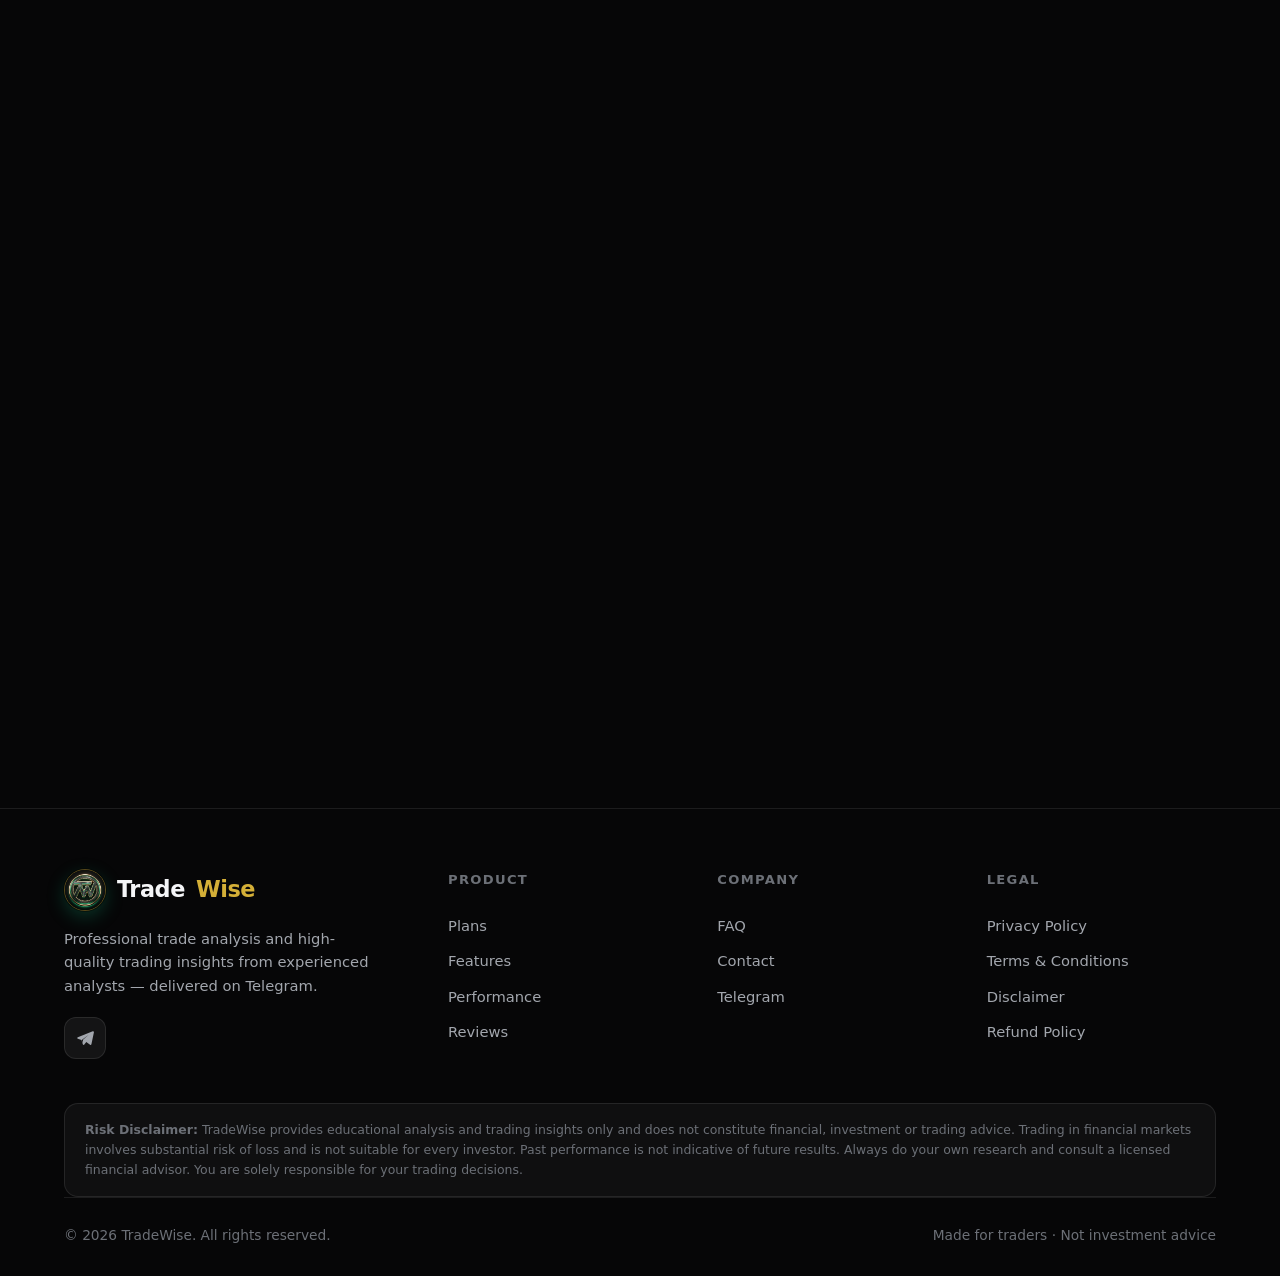
==== commit c28175c6: "minor fix" ====
--- a/index.html
+++ b/index.html
@@ -190,7 +190,7 @@
     <div class="demo-note-wrap reveal">
       <span class="demo-note">
         <svg viewBox="0 0 24 24" width="14" height="14" fill="none" stroke="currentColor" stroke-width="2" stroke-linecap="round"><circle cx="12" cy="12" r="10"/><path d="M12 16v-4M12 8h.01"/></svg>
-        Sample preview data — shown to demonstrate the layout. Real member reviews will appear here.
+        Real reviews from our TradeWise members.
       </span>
     </div>
     <div class="tst-controls reveal">
--- a/assets/styles.css
+++ b/assets/styles.css
@@ -322,6 +322,7 @@
   border: 1px solid var(--border); color: var(--text); font-size: 0.95rem; outline: none; cursor: pointer; min-width: 180px;
 }
 .tst-select:focus { border-color: var(--emerald); }
+.tst-select option { background: var(--bg-2); color: var(--text); }
 .tst-count { text-align: center; color: var(--text-faint); font-size: 0.88rem; margin-bottom: 24px; }
 .tst-grid { display: grid; grid-template-columns: repeat(3, 1fr); gap: 18px; }
 .tst-card {
